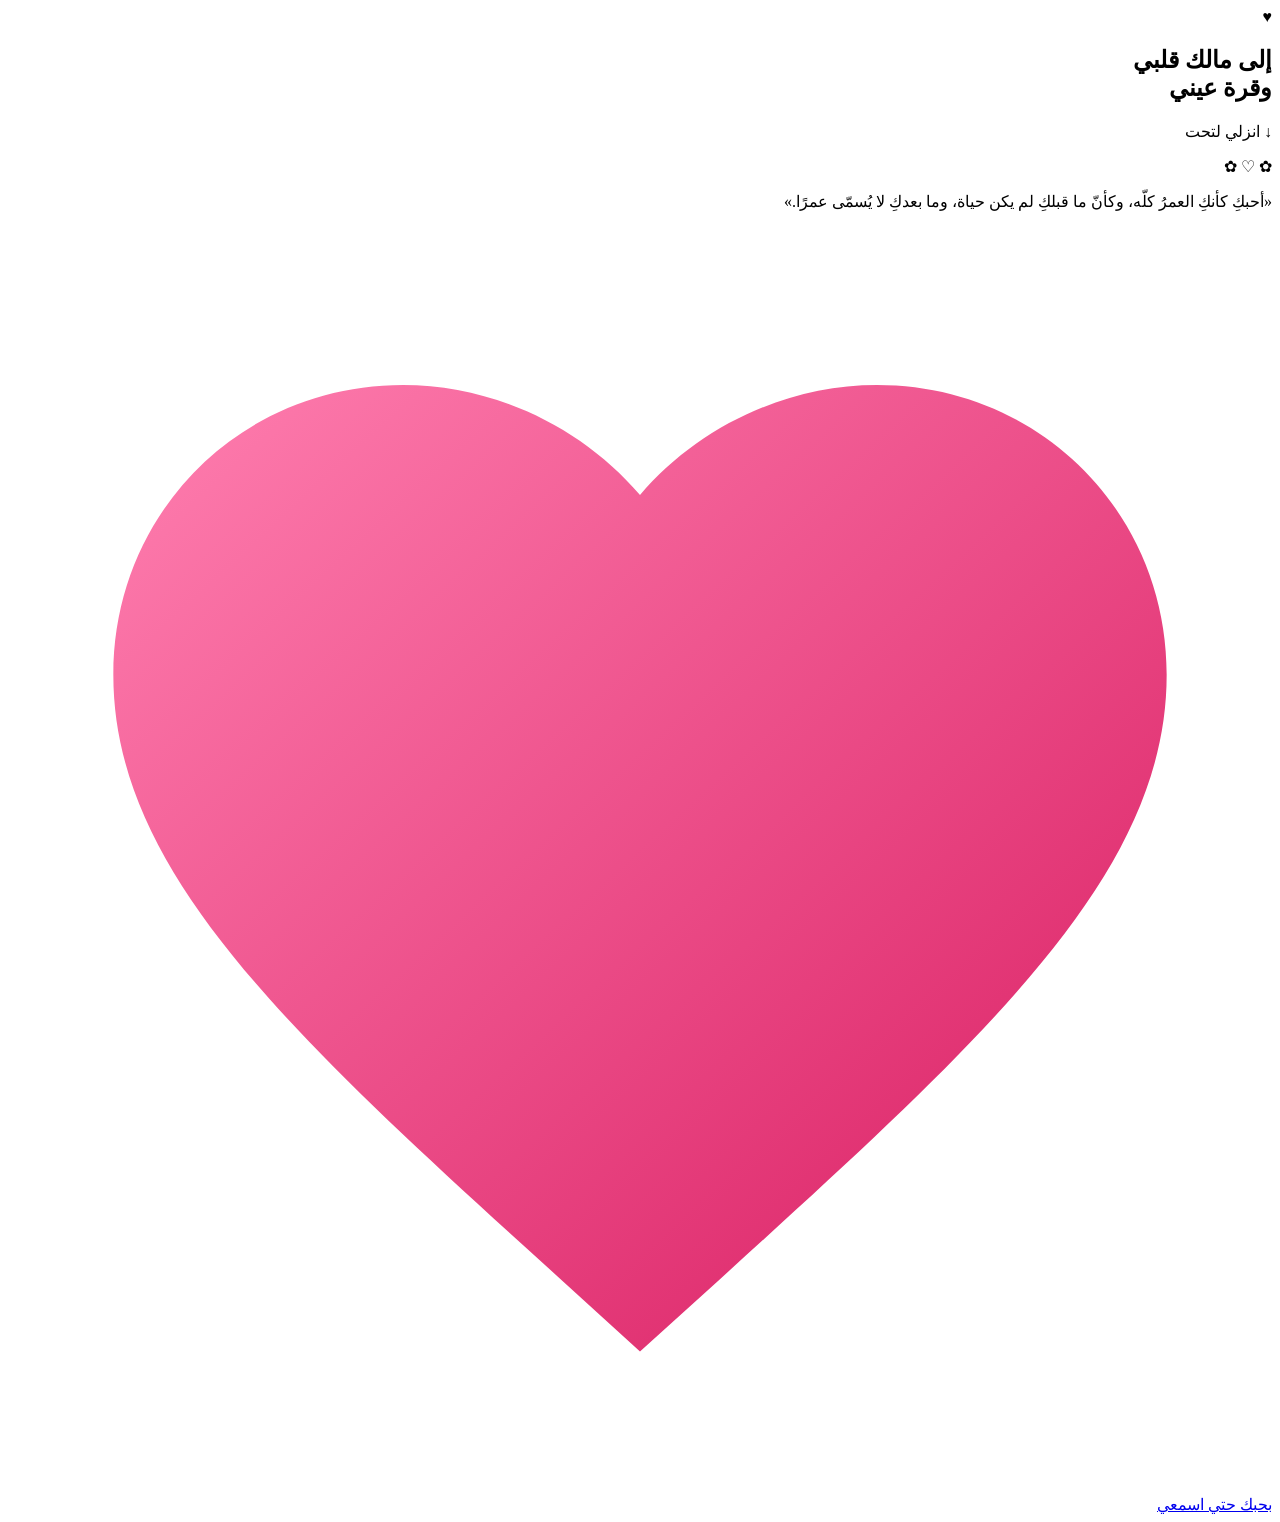
==== index.html @ da758650 "Add files via upload" ====
<!doctype html>
<html lang="ar" dir="rtl">
<head>
  <meta charset="utf-8">
  <meta name="viewport" content="width=device-width, initial-scale=1">
  <title>إلى مالك قلبي</title>
  <meta name="description" content="إلى مالك قلبي وقرة عيني">
  <link rel="preconnect" href="https://fonts.googleapis.com">
  <link rel="preconnect" href="https://fonts.gstatic.com" crossorigin>
  <link href="https://fonts.googleapis.com/css2?family=Amiri:ital,wght@0,400;0,700;1,400&family=Cairo:wght@400;700;900&display=swap" rel="stylesheet">
  <link rel="stylesheet" href="css/style.css">
</head>
<body>

  <section class="hero">
    <div class="hearts-layer" id="hearts" aria-hidden="true"></div>
    <div class="hero-content">
      <div class="crown" aria-hidden="true">♥</div>
      <h1>إلى مالك قلبي<br><span>وقرة عيني</span></h1>
      <p class="scroll-hint" aria-hidden="true">↓ انزلي لتحت</p>
    </div>
  </section>

  <main>
    <section class="letter">
      <p class="ornament" aria-hidden="true">✿ ♡ ✿</p>
      <div class="quote-card" id="quote">
        <p>«أحبكِ كأنكِ العمرُ كلّه، وكأنّ ما قبلكِ لم يكن حياة، وما بعدكِ لا يُسمّى عمرًا.»</p>
      </div>
    </section>

    <section class="heart-section">
      <a class="heart-link"
         href="https://youtu.be/OgVJKSOmp5Q?si=PxIXKhJ4H2Pkjo73"
         target="_blank"
         rel="noopener noreferrer"
         aria-label="بحبك حتي اسمعي">
        <svg class="heart-svg" viewBox="0 0 24 24" aria-hidden="true">
          <defs>
            <linearGradient id="heartGrad" x1="0" y1="0" x2="1" y2="1">
              <stop offset="0" stop-color="#ff7fb0"/>
              <stop offset="1" stop-color="#d81b60"/>
            </linearGradient>
          </defs>
          <path fill="url(#heartGrad)" d="M12 21.35l-1.45-1.32C5.4 15.36 2 12.28 2 8.5 2 5.42 4.42 3 7.5 3c1.74 0 3.41.81 4.5 2.09C13.09 3.81 14.76 3 16.5 3 19.58 3 22 5.42 22 8.5c0 3.78-3.4 6.86-8.55 11.54L12 21.35z"/>
        </svg>
        <span class="heart-text">بحبك حتي اسمعي</span>
      </a>
    </section>
  </main>

  <script src="js/main.js"></script>
</body>
</html>
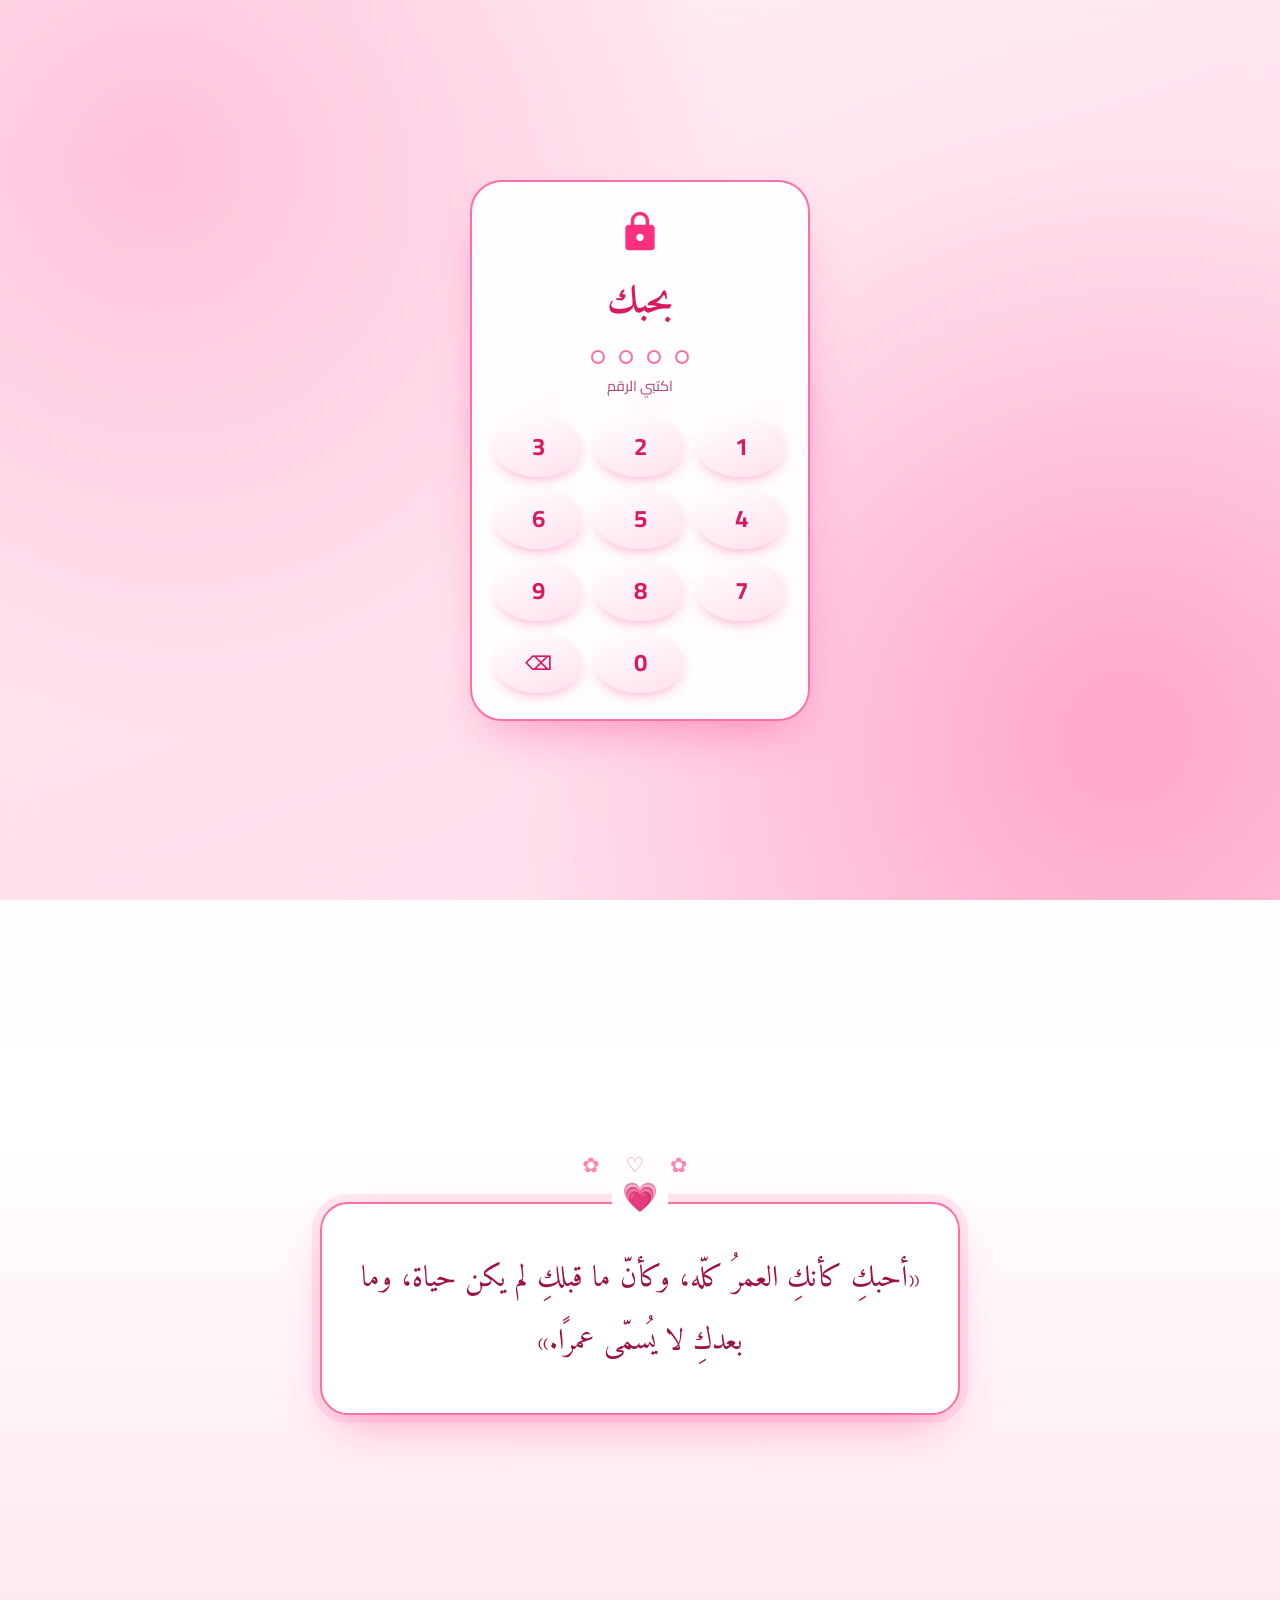
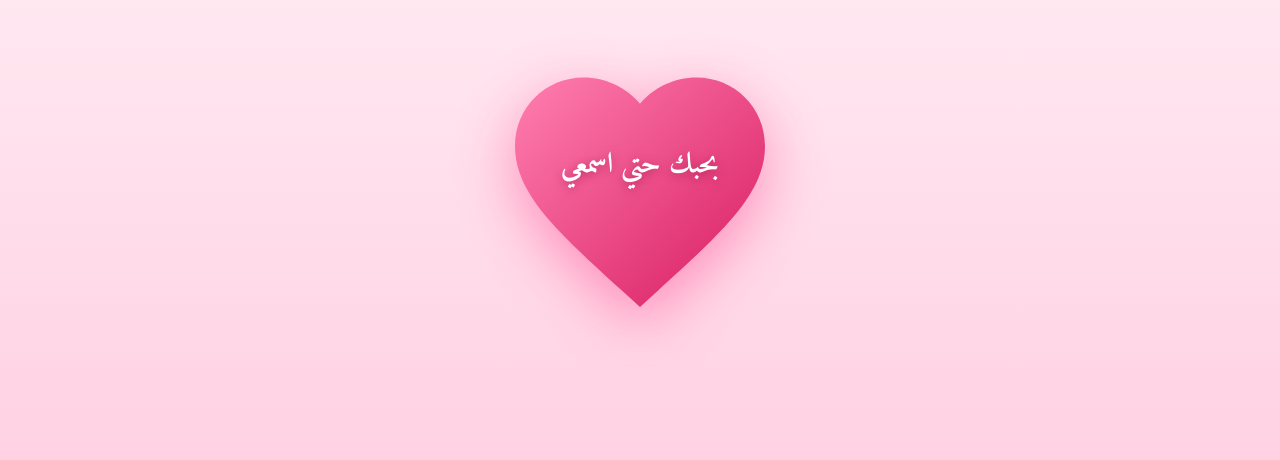
==== commit a2ac6f6f: "Add files via upload" ====
--- a/index.html
+++ b/index.html
@@ -5,10 +5,354 @@
   <meta name="viewport" content="width=device-width, initial-scale=1">
   <title>إلى مالك قلبي</title>
   <meta name="description" content="إلى مالك قلبي وقرة عيني">
+  <script>
+    // نفعّل القفل قبل ما الصفحة تظهر، ونمنع السكرول لحد ما يتفتح
+    document.documentElement.classList.add('js', 'locked');
+  </script>
   <link rel="preconnect" href="https://fonts.googleapis.com">
   <link rel="preconnect" href="https://fonts.gstatic.com" crossorigin>
   <link href="https://fonts.googleapis.com/css2?family=Amiri:ital,wght@0,400;0,700;1,400&family=Cairo:wght@400;700;900&display=swap" rel="stylesheet">
-  <link rel="stylesheet" href="css/style.css">
+  <style>
+    :root {
+      --white: #ffffff;
+      --cream: #fff5f9;
+      --blush: #ffd1e3;
+      --rose: #ff6fa5;
+      --hot: #ff2e7e;
+      --magenta: #d81b60;
+      --deep: #9c1248;
+      --text: #5a0d2e;
+      --shadow: 0 22px 50px -18px rgba(255, 46, 126, .45);
+    }
+
+    * { box-sizing: border-box; margin: 0; padding: 0; }
+
+    html { scroll-behavior: smooth; }
+    html.locked { overflow: hidden; }
+
+    body {
+      font-family: "Cairo", system-ui, sans-serif;
+      color: var(--text);
+      background-color: var(--white);
+      background-image: linear-gradient(180deg, var(--cream) 0%, var(--white) 55%, var(--blush) 100%);
+      min-height: 100vh;
+      overflow-x: hidden;
+      -webkit-font-smoothing: antialiased;
+    }
+
+    /* ===== الجزء الأول ===== */
+    .hero {
+      position: relative;
+      min-height: 100vh;
+      min-height: 100svh;
+      display: grid;
+      place-items: center;
+      text-align: center;
+      padding: 48px 16px;
+      overflow: hidden;
+      background:
+        radial-gradient(circle at 12% 18%, #ffb3d1 0, transparent 42%),
+        radial-gradient(circle at 88% 82%, #ff7fb0 0, transparent 45%),
+        linear-gradient(160deg, #ffffff 0%, #ffe0ee 100%);
+    }
+
+    .hearts-layer {
+      position: absolute;
+      inset: 0;
+      overflow: hidden;
+      pointer-events: none;
+    }
+
+    .float-heart {
+      position: absolute;
+      bottom: -60px;
+      line-height: 1;
+      opacity: .6;
+      animation-name: rise;
+      animation-timing-function: linear;
+      animation-iteration-count: infinite;
+    }
+
+    @keyframes rise {
+      to { transform: translateY(-115vh) rotate(25deg); }
+    }
+
+    .hero-content {
+      position: relative;
+      z-index: 1;
+    }
+
+    .crown {
+      display: inline-block;
+      font-size: 2.6rem;
+      color: var(--hot);
+      animation: beat 1.6s ease-in-out infinite;
+    }
+
+    .hero h1 {
+      font-family: "Amiri", serif;
+      font-weight: 700;
+      font-size: clamp(2.1rem, 8vw, 4.4rem);
+      line-height: 1.6;
+      color: var(--magenta);
+      text-shadow: 0 4px 18px rgba(255, 46, 126, .25);
+      margin-top: 8px;
+    }
+
+    .hero h1 span { color: var(--hot); }
+
+    .scroll-hint {
+      margin-top: 36px;
+      font-size: 1rem;
+      color: var(--deep);
+      opacity: .85;
+      animation: bob 2s ease-in-out infinite;
+    }
+
+    @keyframes bob {
+      0%, 100% { transform: translateY(0); }
+      50% { transform: translateY(8px); }
+    }
+
+    @keyframes beat {
+      0%, 100% { transform: scale(1); }
+      15% { transform: scale(1.12); }
+      30% { transform: scale(1); }
+      45% { transform: scale(1.08); }
+    }
+
+    /* ===== الجواب (بيفتح وانتي بتنزلي) ===== */
+    .letter {
+      min-height: 80vh;
+      display: grid;
+      align-content: center;
+      justify-items: center;
+      gap: 18px;
+      padding: 80px 16px 40px;
+    }
+
+    .ornament {
+      color: var(--rose);
+      font-size: 1.3rem;
+      letter-spacing: .5em;
+      opacity: .85;
+    }
+
+    .quote-card {
+      position: relative;
+      width: 100%;
+      max-width: 640px;
+      padding: 44px 28px 40px;
+      background: var(--white);
+      border: 2px solid var(--rose);
+      border-radius: 28px;
+      box-shadow: 0 0 0 8px rgba(255, 111, 165, .15), var(--shadow);
+      text-align: center;
+    }
+
+    .quote-card::before {
+      content: "💗";
+      position: absolute;
+      top: -22px;
+      left: 50%;
+      transform: translateX(-50%);
+      font-size: 1.8rem;
+      line-height: 1;
+      background: var(--white);
+      padding: 0 10px;
+    }
+
+    .quote-card p {
+      font-family: "Amiri", serif;
+      font-size: clamp(1.35rem, 4.6vw, 1.85rem);
+      line-height: 2.1;
+      color: var(--deep);
+    }
+
+    .js .quote-card {
+      opacity: 0;
+      transform: translateY(40px) scale(.97);
+      transition: opacity 1.1s ease, transform 1.1s cubic-bezier(.2, .7, .2, 1);
+    }
+
+    .js .quote-card.show {
+      opacity: 1;
+      transform: none;
+    }
+
+    /* ===== القلب ===== */
+    .heart-section {
+      display: flex;
+      justify-content: center;
+      padding: 20px 16px 120px;
+    }
+
+    .heart-link {
+      position: relative;
+      display: block;
+      width: min(300px, 80vw);
+      aspect-ratio: 1 / 1;
+      color: var(--white);
+      text-decoration: none;
+      -webkit-tap-highlight-color: transparent;
+      transition: transform .3s ease;
+    }
+
+    .heart-link:hover,
+    .heart-link:focus-visible {
+      transform: scale(1.06);
+      outline: none;
+    }
+
+    .heart-svg {
+      display: block;
+      width: 100%;
+      height: 100%;
+      filter: drop-shadow(0 18px 30px rgba(255, 46, 126, .45));
+      animation: beat 1.6s ease-in-out infinite;
+    }
+
+    .heart-text {
+      position: absolute;
+      inset: 0;
+      display: grid;
+      place-items: center;
+      padding: 0 20% 16%;
+      font-family: "Amiri", serif;
+      font-weight: 700;
+      font-size: clamp(1.3rem, 4.8vw, 1.8rem);
+      line-height: 1.5;
+      text-align: center;
+      text-shadow: 0 2px 10px rgba(156, 18, 72, .55);
+    }
+
+    /* ===== القفل ===== */
+    .lock {
+      position: fixed;
+      inset: 0;
+      z-index: 1000;
+      display: none;
+      align-items: center;
+      justify-content: center;
+      padding: 16px;
+      background: rgba(255, 214, 230, .45);
+      -webkit-backdrop-filter: blur(18px);
+      backdrop-filter: blur(18px);
+      transition: opacity .8s ease, visibility .8s;
+    }
+
+    .js .lock { display: flex; }
+
+    .lock.open {
+      opacity: 0;
+      visibility: hidden;
+      pointer-events: none;
+    }
+
+    .lock-card {
+      width: min(340px, 100%);
+      padding: 28px 22px 26px;
+      text-align: center;
+      background: rgba(255, 255, 255, .94);
+      border: 2px solid var(--rose);
+      border-radius: 32px;
+      box-shadow: var(--shadow);
+    }
+
+    .lock-card.shake {
+      animation: shake .45s;
+    }
+
+    @keyframes shake {
+      0%, 100% { transform: translateX(0); }
+      20% { transform: translateX(-10px); }
+      40% { transform: translateX(10px); }
+      60% { transform: translateX(-8px); }
+      80% { transform: translateX(8px); }
+    }
+
+    .lock-icon {
+      width: 44px;
+      height: 44px;
+      fill: var(--hot);
+    }
+
+    .lock-card h2 {
+      font-family: "Amiri", serif;
+      font-weight: 700;
+      font-size: 2.4rem;
+      color: var(--magenta);
+      margin: 6px 0 14px;
+    }
+
+    .dots {
+      display: flex;
+      justify-content: center;
+      gap: 14px;
+      margin-bottom: 8px;
+    }
+
+    .dots span {
+      width: 14px;
+      height: 14px;
+      border-radius: 50%;
+      border: 2px solid var(--rose);
+      transition: background .2s ease;
+    }
+
+    .dots span.on {
+      background: var(--hot);
+      border-color: var(--hot);
+    }
+
+    .lock-hint {
+      font-size: .9rem;
+      color: var(--deep);
+      opacity: .8;
+      margin-bottom: 18px;
+    }
+
+    .keypad {
+      display: grid;
+      grid-template-columns: repeat(3, 1fr);
+      gap: 12px;
+    }
+
+    .key {
+      height: 60px;
+      border: none;
+      border-radius: 50%;
+      background: linear-gradient(160deg, #ffffff, #ffe0ee);
+      color: var(--magenta);
+      font: 700 1.5rem "Cairo", system-ui, sans-serif;
+      box-shadow: 0 6px 14px -6px rgba(255, 46, 126, .5);
+      cursor: pointer;
+      -webkit-tap-highlight-color: transparent;
+      transition: transform .1s ease;
+    }
+
+    .key:active { transform: scale(.94); }
+
+    .key:focus-visible {
+      outline: 3px solid var(--rose);
+      outline-offset: 2px;
+    }
+
+    .key.back { font-size: 1.2rem; }
+
+    .spacer { visibility: hidden; }
+
+    @media (prefers-reduced-motion: reduce) {
+      *, *::before, *::after {
+        animation: none !important;
+        transition: none !important;
+      }
+      .js .quote-card {
+        opacity: 1;
+        transform: none;
+      }
+    }
+  </style>
 </head>
 <body>
 
@@ -49,6 +393,141 @@
     </section>
   </main>
 
-  <script src="js/main.js"></script>
+  <!-- القفل: بيغطي الصفحة ومتفتحش غير بالرقم 1410 -->
+  <div class="lock" id="lock" role="dialog" aria-modal="true" aria-labelledby="lockTitle">
+    <div class="lock-card" id="lockCard">
+      <svg class="lock-icon" viewBox="0 0 24 24" aria-hidden="true">
+        <path d="M18 8h-1V6c0-2.76-2.24-5-5-5S7 3.24 7 6v2H6c-1.1 0-2 .9-2 2v10c0 1.1.9 2 2 2h12c1.1 0 2-.9 2-2V10c0-1.1-.9-2-2-2zm-6 9c-1.1 0-2-.9-2-2s.9-2 2-2 2 .9 2 2-.9 2-2 2zm3.1-9H8.9V6c0-1.71 1.39-3.1 3.1-3.1 1.71 0 3.1 1.39 3.1 3.1v2z"/>
+      </svg>
+      <h2 id="lockTitle">بحبك</h2>
+      <div class="dots" aria-hidden="true">
+        <span></span><span></span><span></span><span></span>
+      </div>
+      <p class="lock-hint">اكتبي الرقم</p>
+      <div class="keypad" id="keypad">
+        <button class="key" type="button" data-key="1" aria-label="1">1</button>
+        <button class="key" type="button" data-key="2" aria-label="2">2</button>
+        <button class="key" type="button" data-key="3" aria-label="3">3</button>
+        <button class="key" type="button" data-key="4" aria-label="4">4</button>
+        <button class="key" type="button" data-key="5" aria-label="5">5</button>
+        <button class="key" type="button" data-key="6" aria-label="6">6</button>
+        <button class="key" type="button" data-key="7" aria-label="7">7</button>
+        <button class="key" type="button" data-key="8" aria-label="8">8</button>
+        <button class="key" type="button" data-key="9" aria-label="9">9</button>
+        <span class="spacer"></span>
+        <button class="key" type="button" data-key="0" aria-label="0">0</button>
+        <button class="key back" type="button" data-key="back" aria-label="مسح">⌫</button>
+      </div>
+    </div>
+  </div>
+
+  <script>
+    (function () {
+      var CODE = '1410';
+      var html = document.documentElement;
+      var lock = document.getElementById('lock');
+      var card = document.getElementById('lockCard');
+      var keypad = document.getElementById('keypad');
+      var dots = document.querySelectorAll('.dots span');
+      var input = '';
+      var busy = false;
+
+      // ===== القلوب الطايرة في الخلفية =====
+      var layer = document.getElementById('hearts');
+      var colors = ['#ff2e7e', '#ff6fa5', '#ffb3d1', '#d81b60', '#ffffff'];
+      var reduce = window.matchMedia('(prefers-reduced-motion: reduce)').matches;
+
+      if (layer && !reduce) {
+        for (var i = 0; i < 20; i++) {
+          var h = document.createElement('span');
+          h.className = 'float-heart';
+          h.textContent = '♥';
+          h.style.left = (Math.random() * 100) + '%';
+          h.style.fontSize = (14 + Math.random() * 28) + 'px';
+          h.style.color = colors[i % colors.length];
+          h.style.animationDuration = (7 + Math.random() * 9) + 's';
+          h.style.animationDelay = (-Math.random() * 14) + 's';
+          layer.appendChild(h);
+        }
+      }
+
+      // ===== الجواب بيفتح لوحده وانتي بتنزلي =====
+      var quote = document.getElementById('quote');
+      if (quote) {
+        if ('IntersectionObserver' in window) {
+          var io = new IntersectionObserver(function (entries, obs) {
+            entries.forEach(function (entry) {
+              if (entry.isIntersecting) {
+                entry.target.classList.add('show');
+                obs.unobserve(entry.target);
+              }
+            });
+          }, { threshold: 0.3 });
+          io.observe(quote);
+        } else {
+          quote.classList.add('show');
+        }
+      }
+
+      // ===== القفل =====
+      function render() {
+        for (var d = 0; d < dots.length; d++) {
+          dots[d].classList.toggle('on', d < input.length);
+        }
+      }
+
+      function unlock() {
+        lock.classList.add('open');
+        html.classList.remove('locked');
+      }
+
+      function check() {
+        if (input === CODE) {
+          unlock();
+          return;
+        }
+        busy = true;
+        card.classList.add('shake');
+        setTimeout(function () {
+          card.classList.remove('shake');
+          input = '';
+          render();
+          busy = false;
+        }, 500);
+      }
+
+      function press(key) {
+        if (busy || lock.classList.contains('open')) return;
+
+        if (key === 'back') {
+          input = input.slice(0, -1);
+          render();
+          return;
+        }
+
+        if (input.length >= CODE.length) return;
+
+        input += key;
+        render();
+
+        if (input.length === CODE.length) {
+          check();
+        }
+      }
+
+      keypad.addEventListener('click', function (e) {
+        var btn = e.target.closest('.key');
+        if (btn) press(btn.getAttribute('data-key'));
+      });
+
+      document.addEventListener('keydown', function (e) {
+        if (/^[0-9]$/.test(e.key)) {
+          press(e.key);
+        } else if (e.key === 'Backspace') {
+          press('back');
+        }
+      });
+    })();
+  </script>
 </body>
 </html>
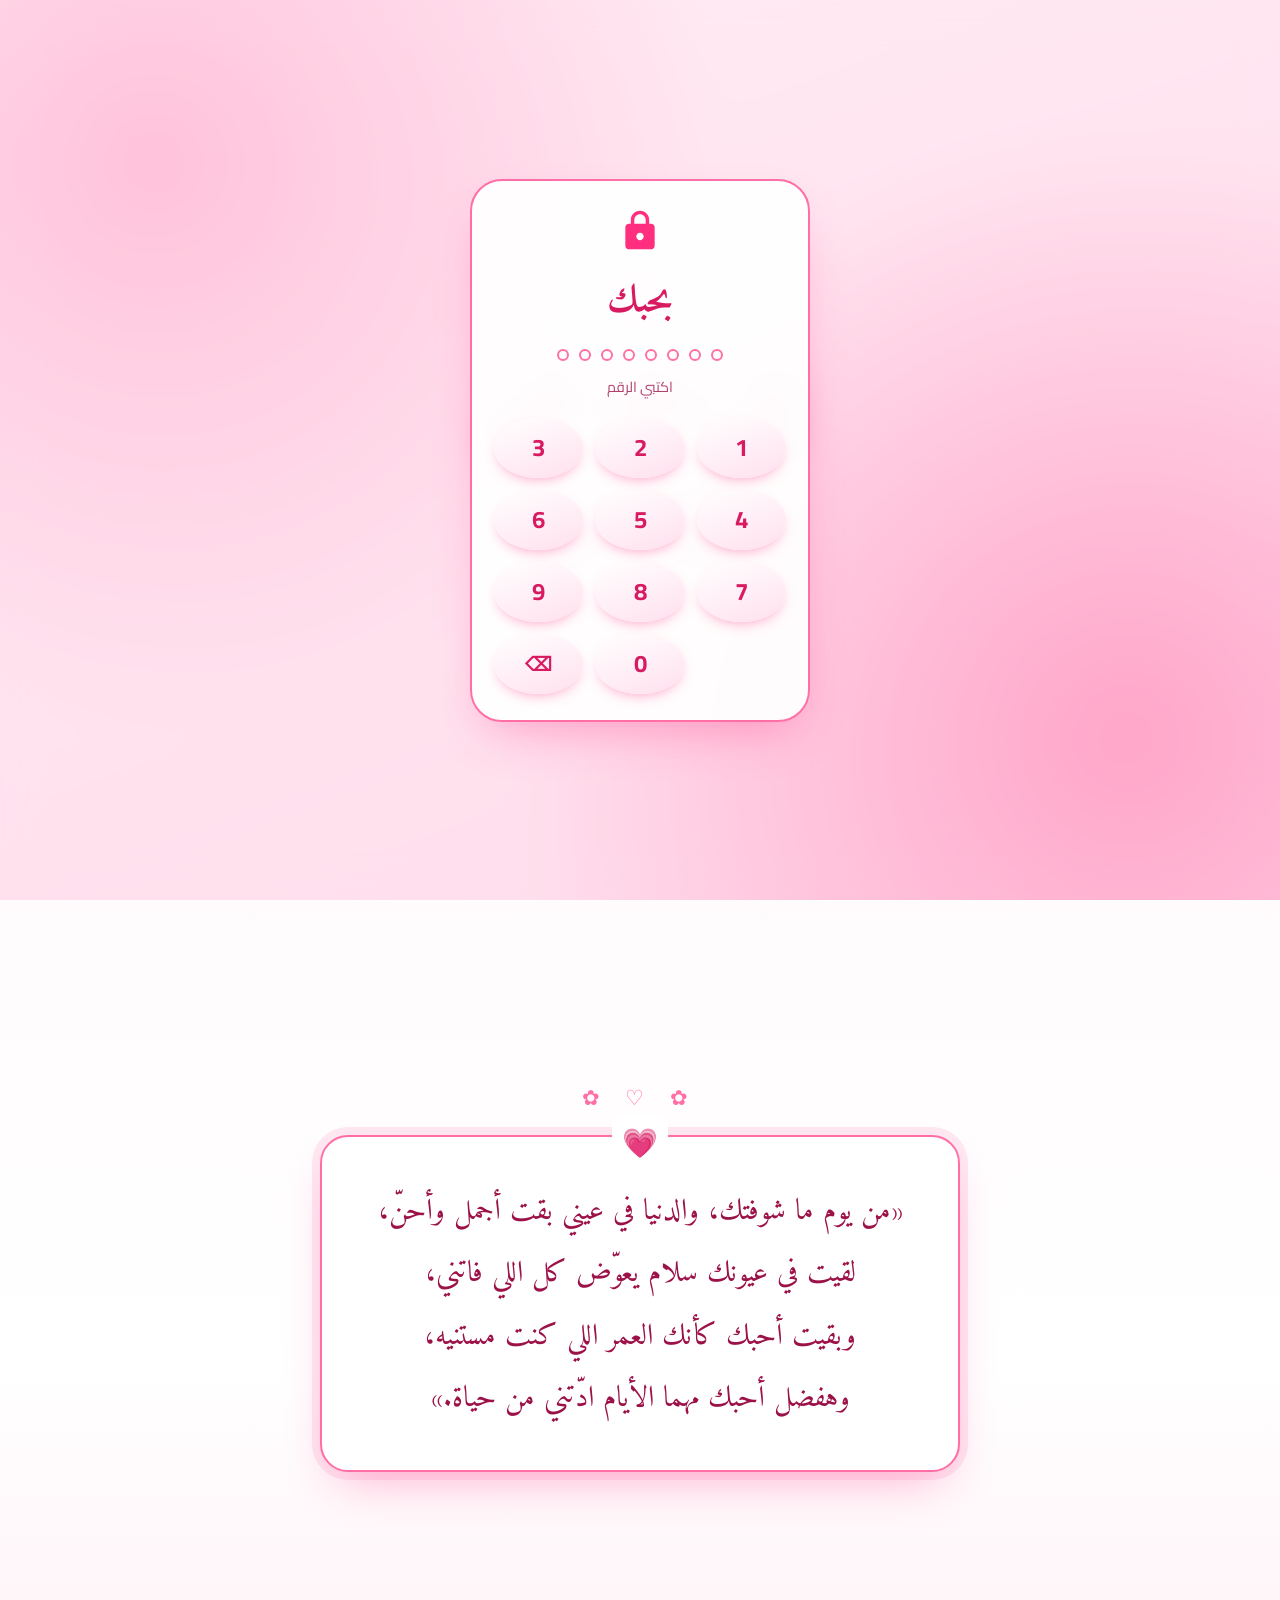
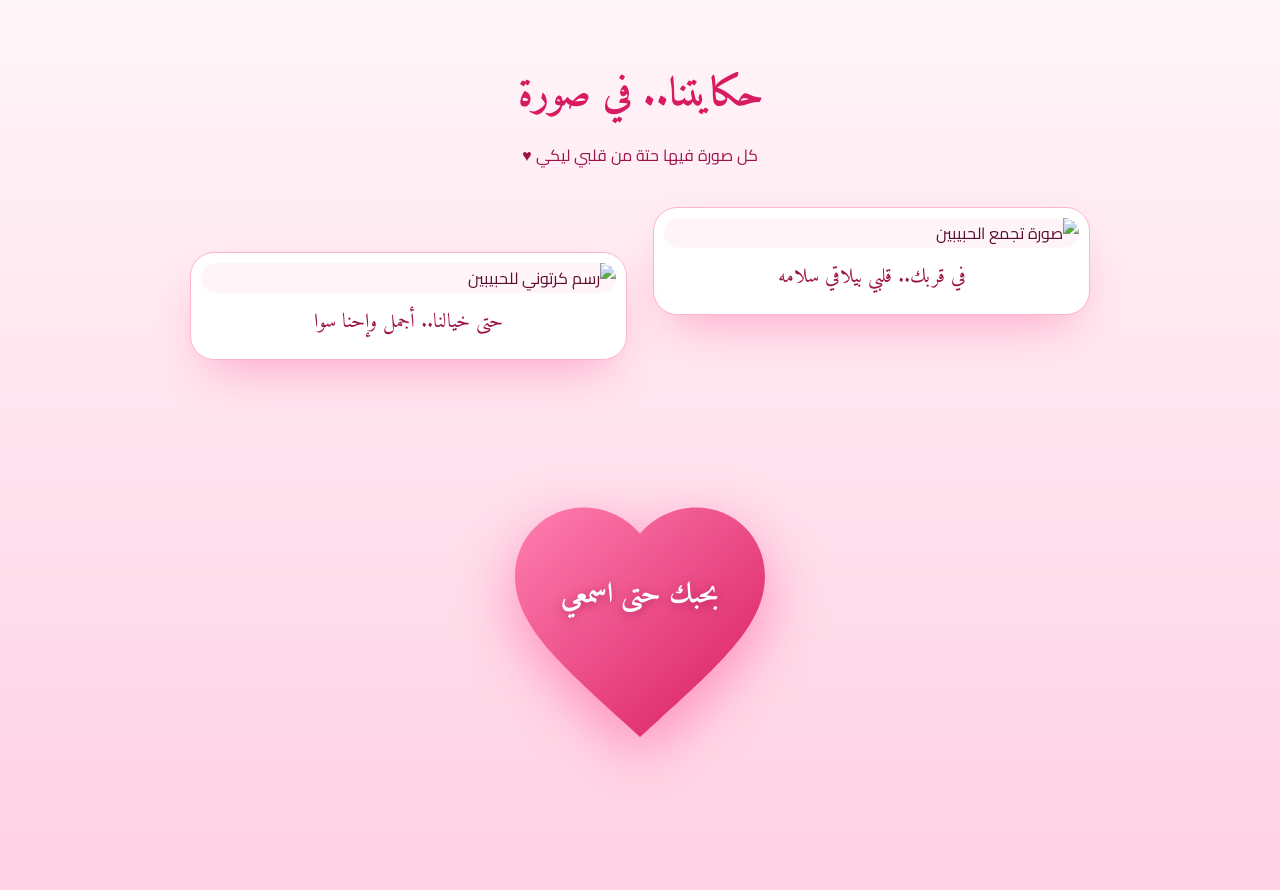
==== commit ebdef83a: "Create index.html" ====
--- a/index.html
+++ b/index.html
@@ -1,533 +1,1077 @@
-<!doctype html>
+<!DOCTYPE html>
 <html lang="ar" dir="rtl">
+
 <head>
-  <meta charset="utf-8">
-  <meta name="viewport" content="width=device-width, initial-scale=1">
-  <title>إلى مالك قلبي</title>
-  <meta name="description" content="إلى مالك قلبي وقرة عيني">
-  <script>
-    // نفعّل القفل قبل ما الصفحة تظهر، ونمنع السكرول لحد ما يتفتح
-    document.documentElement.classList.add('js', 'locked');
-  </script>
-  <link rel="preconnect" href="https://fonts.googleapis.com">
-  <link rel="preconnect" href="https://fonts.gstatic.com" crossorigin>
-  <link href="https://fonts.googleapis.com/css2?family=Amiri:ital,wght@0,400;0,700;1,400&family=Cairo:wght@400;700;900&display=swap" rel="stylesheet">
-  <style>
-    :root {
-      --white: #ffffff;
-      --cream: #fff5f9;
-      --blush: #ffd1e3;
-      --rose: #ff6fa5;
-      --hot: #ff2e7e;
-      --magenta: #d81b60;
-      --deep: #9c1248;
-      --text: #5a0d2e;
-      --shadow: 0 22px 50px -18px rgba(255, 46, 126, .45);
+<meta charset="UTF-8">
+<meta name="viewport" content="width=device-width, initial-scale=1">
+
+<title>إلى مالك قلبي</title>
+
+<meta name="description" content="إلى مالك قلبي وقرة عيني">
+
+<link href="https://fonts.googleapis.com/css2?family=Amiri:wght@400;700&family=Cairo:wght@400;700;900&display=swap" rel="stylesheet">
+
+<script>
+document.documentElement.classList.add('js', 'locked');
+</script>
+
+<style>
+
+:root {
+  --white: #ffffff;
+  --cream: #fff5f9;
+  --blush: #ffd1e3;
+  --rose: #ff6fa5;
+  --hot: #ff2e7e;
+  --magenta: #d81b60;
+  --deep: #9c1248;
+  --text: #5a0d2e;
+  --shadow: 0 22px 50px -18px rgba(255,46,126,.4);
+}
+
+* {
+  box-sizing: border-box;
+  margin: 0;
+  padding: 0;
+}
+
+html {
+  scroll-behavior: smooth;
+}
+
+html.locked {
+  overflow: hidden;
+}
+
+body {
+  font-family: "Cairo", sans-serif;
+  color: var(--text);
+  background: linear-gradient(
+    180deg,
+    #fff5f9,
+    #ffffff 55%,
+    #ffd1e3
+  );
+  min-height: 100vh;
+  overflow-x: hidden;
+}
+
+/* ================= HERO ================= */
+
+.hero {
+  position: relative;
+  min-height: 100vh;
+  min-height: 100svh;
+  display: grid;
+  place-items: center;
+  text-align: center;
+  padding: 48px 16px;
+  overflow: hidden;
+
+  background:
+    radial-gradient(
+      circle at 12% 18%,
+      #ffb3d1 0,
+      transparent 42%
+    ),
+    radial-gradient(
+      circle at 88% 82%,
+      #ff7fb0 0,
+      transparent 45%
+    ),
+    linear-gradient(
+      160deg,
+      #ffffff 0%,
+      #ffe0ee 100%
+    );
+}
+
+.hearts-layer {
+  position: absolute;
+  inset: 0;
+  overflow: hidden;
+  pointer-events: none;
+}
+
+.float-heart {
+  position: absolute;
+  bottom: -60px;
+  line-height: 1;
+  opacity: .6;
+  animation: rise linear infinite;
+}
+
+@keyframes rise {
+  to {
+    transform: translateY(-115vh) rotate(25deg);
+  }
+}
+
+.hero-content {
+  position: relative;
+  z-index: 1;
+}
+
+.crown {
+  display: inline-block;
+  font-size: 2.6rem;
+  color: var(--hot);
+  animation: beat 1.6s ease-in-out infinite;
+}
+
+.hero h1 {
+  font-family: "Amiri", serif;
+  font-size: clamp(2.1rem, 8vw, 4.4rem);
+  font-weight: 700;
+  line-height: 1.6;
+  color: var(--magenta);
+  text-shadow: 0 4px 18px rgba(255,46,126,.25);
+  margin-top: 8px;
+}
+
+.hero h1 span {
+  color: var(--hot);
+}
+
+.scroll-hint {
+  margin-top: 36px;
+  font-size: 1rem;
+  color: var(--deep);
+  animation: bob 2s ease-in-out infinite;
+}
+
+@keyframes bob {
+  0%, 100% {
+    transform: translateY(0);
+  }
+
+  50% {
+    transform: translateY(8px);
+  }
+}
+
+@keyframes beat {
+  0%, 100% {
+    transform: scale(1);
+  }
+
+  15% {
+    transform: scale(1.12);
+  }
+
+  30% {
+    transform: scale(1);
+  }
+
+  45% {
+    transform: scale(1.08);
+  }
+}
+
+/* ================= LETTER ================= */
+
+.letter {
+  min-height: 80vh;
+  display: grid;
+  align-content: center;
+  justify-items: center;
+  gap: 18px;
+  padding: 80px 16px 50px;
+}
+
+.ornament {
+  color: var(--rose);
+  font-size: 1.3rem;
+  letter-spacing: .5em;
+}
+
+.quote-card {
+  position: relative;
+  width: 100%;
+  max-width: 640px;
+  padding: 44px 28px 40px;
+  background: var(--white);
+  border: 2px solid var(--rose);
+  border-radius: 28px;
+
+  box-shadow:
+    0 0 0 8px rgba(255,111,165,.15),
+    var(--shadow);
+
+  text-align: center;
+}
+
+.quote-card::before {
+  content: "💗";
+  position: absolute;
+  top: -22px;
+  left: 50%;
+  transform: translateX(-50%);
+  font-size: 1.8rem;
+  background: var(--white);
+  padding: 0 10px;
+}
+
+.quote-card p {
+  font-family: "Amiri", serif;
+  font-size: clamp(1.35rem, 4.6vw, 1.85rem);
+  line-height: 2.1;
+  color: var(--deep);
+}
+
+/* ================= GALLERY ================= */
+
+.gallery {
+  padding: 40px 16px 90px;
+  display: grid;
+  justify-items: center;
+  gap: 22px;
+}
+
+.gallery-title {
+  font-family: "Amiri", serif;
+  font-size: clamp(1.8rem, 6vw, 2.5rem);
+  color: var(--magenta);
+  text-align: center;
+}
+
+.gallery-subtitle {
+  margin-top: -12px;
+  text-align: center;
+  color: var(--deep);
+  font-size: 1rem;
+}
+
+.photo-grid {
+  width: min(900px, 100%);
+  display: grid;
+  grid-template-columns: repeat(2, minmax(0, 1fr));
+  gap: 26px;
+  align-items: start;
+  margin-top: 15px;
+}
+
+.photo-card {
+  position: relative;
+  background: white;
+  padding: 10px 10px 18px;
+
+  border: 1px solid #ffb3d1;
+  border-radius: 24px;
+
+  box-shadow: var(--shadow);
+
+  overflow: hidden;
+  transition: transform .4s ease;
+}
+
+.photo-card:hover {
+  transform: translateY(-6px);
+}
+
+.photo-card:nth-child(2) {
+  margin-top: 45px;
+}
+
+.photo-card img {
+  display: block;
+  width: 100%;
+  height: auto;
+  max-height: 720px;
+
+  object-fit: contain;
+
+  border-radius: 16px;
+  background: #fff5f9;
+}
+
+.photo-caption {
+  font-family: "Amiri", serif;
+  text-align: center;
+  color: var(--deep);
+  font-size: 1.25rem;
+  line-height: 1.8;
+  padding: 12px 6px 0;
+}
+
+/* ================= REVEAL ================= */
+
+.js .reveal {
+  opacity: 0;
+  transform: translateY(35px);
+
+  transition:
+    opacity 1s ease,
+    transform 1s ease;
+}
+
+.js .reveal.show {
+  opacity: 1;
+  transform: none;
+}
+
+/* ================= HEART ================= */
+
+.heart-section {
+  display: flex;
+  justify-content: center;
+  padding: 20px 16px 120px;
+}
+
+.heart-link {
+  position: relative;
+  display: block;
+  width: min(300px, 80vw);
+  aspect-ratio: 1;
+
+  color: white;
+  text-decoration: none;
+
+  -webkit-tap-highlight-color: transparent;
+
+  transition: transform .3s ease;
+}
+
+.heart-link:hover,
+.heart-link:focus-visible {
+  transform: scale(1.06);
+  outline: none;
+}
+
+.heart-svg {
+  display: block;
+  width: 100%;
+  height: 100%;
+
+  filter: drop-shadow(
+    0 18px 30px rgba(255,46,126,.45)
+  );
+
+  animation: beat 1.6s ease-in-out infinite;
+}
+
+.heart-text {
+  position: absolute;
+  inset: 0;
+
+  display: grid;
+  place-items: center;
+
+  padding: 0 20% 16%;
+
+  font-family: "Amiri", serif;
+  font-weight: 700;
+  font-size: clamp(1.3rem, 4.8vw, 1.8rem);
+  line-height: 1.5;
+
+  text-align: center;
+
+  text-shadow: 0 2px 10px rgba(156,18,72,.55);
+}
+
+/* ================= LOCK ================= */
+
+.lock {
+  position: fixed;
+  inset: 0;
+  z-index: 1000;
+
+  display: none;
+  align-items: center;
+  justify-content: center;
+
+  padding: 16px;
+
+  background: rgba(255,214,230,.45);
+
+  -webkit-backdrop-filter: blur(18px);
+  backdrop-filter: blur(18px);
+
+  transition: opacity .8s ease, visibility .8s;
+}
+
+.js .lock {
+  display: flex;
+}
+
+.lock.open {
+  opacity: 0;
+  visibility: hidden;
+  pointer-events: none;
+}
+
+.lock-card {
+  width: min(340px, 100%);
+  padding: 28px 22px 26px;
+
+  text-align: center;
+
+  background: rgba(255,255,255,.94);
+  border: 2px solid var(--rose);
+  border-radius: 32px;
+
+  box-shadow: var(--shadow);
+}
+
+.lock-card.shake {
+  animation: shake .45s;
+}
+
+@keyframes shake {
+  0%, 100% {
+    transform: translateX(0);
+  }
+
+  20% {
+    transform: translateX(-10px);
+  }
+
+  40% {
+    transform: translateX(10px);
+  }
+
+  60% {
+    transform: translateX(-8px);
+  }
+
+  80% {
+    transform: translateX(8px);
+  }
+}
+
+.lock-icon {
+  width: 44px;
+  height: 44px;
+  fill: var(--hot);
+}
+
+.lock-card h2 {
+  font-family: "Amiri", serif;
+  font-size: 2.4rem;
+  color: var(--magenta);
+  margin: 6px 0 14px;
+}
+
+.dots {
+  display: flex;
+  justify-content: center;
+  gap: 10px;
+  margin-bottom: 12px;
+}
+
+.dots span {
+  width: 12px;
+  height: 12px;
+  border-radius: 50%;
+  border: 2px solid var(--rose);
+  transition: background .2s ease;
+}
+
+.dots span.on {
+  background: var(--hot);
+  border-color: var(--hot);
+}
+
+.lock-hint {
+  font-size: .9rem;
+  color: var(--deep);
+  opacity: .8;
+  margin-bottom: 18px;
+}
+
+.keypad {
+  display: grid;
+  grid-template-columns: repeat(3, 1fr);
+  gap: 12px;
+}
+
+.key {
+  height: 60px;
+
+  border: none;
+  border-radius: 50%;
+
+  background: linear-gradient(
+    160deg,
+    #ffffff,
+    #ffe0ee
+  );
+
+  color: var(--magenta);
+
+  font: 700 1.5rem "Cairo", sans-serif;
+
+  box-shadow: 0 6px 14px -6px rgba(255,46,126,.5);
+
+  cursor: pointer;
+
+  -webkit-tap-highlight-color: transparent;
+
+  transition: transform .1s ease;
+}
+
+.key:active {
+  transform: scale(.94);
+}
+
+.key:focus-visible {
+  outline: 3px solid var(--rose);
+  outline-offset: 2px;
+}
+
+.key.back {
+  font-size: 1.2rem;
+}
+
+.spacer {
+  visibility: hidden;
+}
+
+/* ================= MOBILE ================= */
+
+@media (max-width: 600px) {
+
+  .photo-grid {
+    grid-template-columns: 1fr;
+    max-width: 430px;
+  }
+
+  .photo-card:nth-child(2) {
+    margin-top: 0;
+  }
+
+  .quote-card {
+    padding: 38px 20px 30px;
+  }
+
+  .gallery {
+    padding-top: 25px;
+  }
+
+  .photo-card img {
+    max-height: none;
+  }
+
+}
+
+/* ================= REDUCED MOTION ================= */
+
+@media (prefers-reduced-motion: reduce) {
+
+  *,
+  *::before,
+  *::after {
+    animation: none !important;
+    transition: none !important;
+  }
+
+  .js .reveal {
+    opacity: 1;
+    transform: none;
+  }
+
+}
+
+</style>
+</head>
+
+<body>
+
+<!-- ================= HERO ================= -->
+
+<section class="hero">
+
+  <div class="hearts-layer" id="hearts" aria-hidden="true"></div>
+
+  <div class="hero-content">
+
+    <div class="crown" aria-hidden="true">♥</div>
+
+    <h1>
+      إلى مالك قلبي<br>
+      <span>وقرة عيني</span>
+    </h1>
+
+    <p class="scroll-hint">
+      ↓ انزلي لتحت
+    </p>
+
+  </div>
+
+</section>
+
+<main>
+
+<!-- ================= LETTER ================= -->
+
+<section class="letter">
+
+  <p class="ornament" aria-hidden="true">
+    ✿ ♡ ✿
+  </p>
+
+  <div class="quote-card reveal">
+
+    <p>
+      «من يوم ما شوفتك، والدنيا في عيني بقت أجمل وأحنّ،
+      <br>
+      لقيت في عيونك سلام يعوّض كل اللي فاتني،
+      <br>
+      وبقيت أحبك كأنك العمر اللي كنت مستنيه،
+      <br>
+      وهفضل أحبك مهما الأيام ادّتني من حياة.»
+    </p>
+
+  </div>
+
+</section>
+
+<!-- ================= PHOTOS ================= -->
+
+<section class="gallery">
+
+  <h2 class="gallery-title">
+    حكايتنا.. في صورة
+  </h2>
+
+  <p class="gallery-subtitle">
+    كل صورة فيها حتة من قلبي ليكي ♥
+  </p>
+
+  <div class="photo-grid">
+
+    <!-- الصورة الأولى -->
+
+    <figure class="photo-card reveal">
+
+      <img
+        src="images/IMG-20261027-WA0009.jpg"
+        alt="صورة تجمع الحبيبين"
+        loading="lazy"
+      >
+
+      <figcaption class="photo-caption">
+        في قربك.. قلبي بيلاقي سلامه
+      </figcaption>
+
+    </figure>
+
+    <!-- الصورة الثانية -->
+
+    <figure class="photo-card reveal">
+
+      <img
+        src="images/IMG-20261027-WA0011.jpg"
+        alt="رسم كرتوني للحبيبين"
+        loading="lazy"
+      >
+
+      <figcaption class="photo-caption">
+        حتى خيالنا.. أجمل وإحنا سوا
+      </figcaption>
+
+    </figure>
+
+  </div>
+
+</section>
+
+<!-- ================= HEART / SONG ================= -->
+
+<section class="heart-section">
+
+  <a
+    class="heart-link"
+    href="https://youtu.be/OgVJKSOmp5Q?si=PxIXKhJ4H2Pkjo73"
+    target="_blank"
+    rel="noopener noreferrer"
+    aria-label="اضغطي لسماع الأغنية"
+  >
+
+    <svg
+      class="heart-svg"
+      viewBox="0 0 24 24"
+      aria-hidden="true"
+    >
+
+      <defs>
+
+        <linearGradient
+          id="heartGrad"
+          x1="0"
+          y1="0"
+          x2="1"
+          y2="1"
+        >
+
+          <stop offset="0" stop-color="#ff7fb0"/>
+          <stop offset="1" stop-color="#d81b60"/>
+
+        </linearGradient>
+
+      </defs>
+
+      <path
+        fill="url(#heartGrad)"
+        d="M12 21.35l-1.45-1.32C5.4 15.36 2 12.28 2 8.5
+        2 5.42 4.42 3 7.5 3c1.74 0 3.41.81 4.5 2.09
+        C13.09 3.81 14.76 3 16.5 3
+        19.58 3 22 5.42 22 8.5
+        c0 3.78-3.4 6.86-8.55 11.54L12 21.35z"
+      />
+
+    </svg>
+
+    <span class="heart-text">
+      بحبك حتى اسمعي
+    </span>
+
+  </a>
+
+</section>
+
+</main>
+
+<!-- ================= LOCK ================= -->
+
+<div
+  class="lock"
+  id="lock"
+  role="dialog"
+  aria-modal="true"
+  aria-labelledby="lockTitle"
+>
+
+  <div class="lock-card" id="lockCard">
+
+    <svg
+      class="lock-icon"
+      viewBox="0 0 24 24"
+      aria-hidden="true"
+    >
+
+      <path d="M18 8h-1V6c0-2.76-2.24-5-5-5S7 3.24 7 6v2H6
+      c-1.1 0-2 .9-2 2v10c0 1.1.9 2 2 2h12
+      c1.1 0 2-.9 2-2V10c0-1.1-.9-2-2-2zm-6 9c-1.1 0-2-.9-2-2s.9-2 2-2 2 .9 2 2-.9 2-2 2zm3.1-9H8.9V6
+      c0-1.71 1.39-3.1 3.1-3.1 1.71 0 3.1 1.39 3.1 3.1v2z"/>
+
+    </svg>
+
+    <h2 id="lockTitle">
+      بحبك
+    </h2>
+
+    <div class="dots" id="dots" aria-hidden="true">
+
+      <span></span>
+      <span></span>
+      <span></span>
+      <span></span>
+      <span></span>
+      <span></span>
+      <span></span>
+      <span></span>
+
+    </div>
+
+    <p class="lock-hint">
+      اكتبي الرقم
+    </p>
+
+    <div class="keypad" id="keypad">
+
+      <button class="key" type="button" data-key="1">1</button>
+      <button class="key" type="button" data-key="2">2</button>
+      <button class="key" type="button" data-key="3">3</button>
+
+      <button class="key" type="button" data-key="4">4</button>
+      <button class="key" type="button" data-key="5">5</button>
+      <button class="key" type="button" data-key="6">6</button>
+
+      <button class="key" type="button" data-key="7">7</button>
+      <button class="key" type="button" data-key="8">8</button>
+      <button class="key" type="button" data-key="9">9</button>
+
+      <span class="spacer"></span>
+
+      <button class="key" type="button" data-key="0">0</button>
+
+      <button
+        class="key back"
+        type="button"
+        data-key="back"
+        aria-label="مسح"
+      >
+        ⌫
+      </button>
+
+    </div>
+
+  </div>
+
+</div>
+
+<!-- ================= JAVASCRIPT ================= -->
+
+<script>
+
+(function() {
+
+  // الباسورد الجديد
+  const CODE = "14102008";
+
+  const html = document.documentElement;
+
+  const lock = document.getElementById("lock");
+
+  const card = document.getElementById("lockCard");
+
+  const keypad = document.getElementById("keypad");
+
+  const dots = document.querySelectorAll(".dots span");
+
+  let input = "";
+
+  let busy = false;
+
+
+  // ================= FLOATING HEARTS =================
+
+  const layer = document.getElementById("hearts");
+
+  const colors = [
+    "#ff2e7e",
+    "#ff6fa5",
+    "#ffb3d1",
+    "#d81b60",
+    "#ffffff"
+  ];
+
+  const reduceMotion = window.matchMedia(
+    "(prefers-reduced-motion: reduce)"
+  ).matches;
+
+
+  if (layer && !reduceMotion) {
+
+    for (let i = 0; i < 20; i++) {
+
+      const heart = document.createElement("span");
+
+      heart.className = "float-heart";
+
+      heart.textContent = "♥";
+
+      heart.style.left =
+        Math.random() * 100 + "%";
+
+      heart.style.fontSize =
+        14 + Math.random() * 28 + "px";
+
+      heart.style.color =
+        colors[i % colors.length];
+
+      heart.style.animationDuration =
+        7 + Math.random() * 9 + "s";
+
+      heart.style.animationDelay =
+        -Math.random() * 14 + "s";
+
+      layer.appendChild(heart);
+
     }
 
-    * { box-sizing: border-box; margin: 0; padding: 0; }
-
-    html { scroll-behavior: smooth; }
-    html.locked { overflow: hidden; }
-
-    body {
-      font-family: "Cairo", system-ui, sans-serif;
-      color: var(--text);
-      background-color: var(--white);
-      background-image: linear-gradient(180deg, var(--cream) 0%, var(--white) 55%, var(--blush) 100%);
-      min-height: 100vh;
-      overflow-x: hidden;
-      -webkit-font-smoothing: antialiased;
+  }
+
+
+  // ================= REVEAL ON SCROLL =================
+
+  const revealEls = document.querySelectorAll(".reveal");
+
+  if ("IntersectionObserver" in window) {
+
+    const observer = new IntersectionObserver(
+      function(entries, obs) {
+
+        entries.forEach(function(entry) {
+
+          if (entry.isIntersecting) {
+
+            entry.target.classList.add("show");
+
+            obs.unobserve(entry.target);
+
+          }
+
+        });
+
+      },
+      {
+        threshold: 0.18
+      }
+    );
+
+    revealEls.forEach(function(el) {
+
+      observer.observe(el);
+
+    });
+
+  } else {
+
+    revealEls.forEach(function(el) {
+
+      el.classList.add("show");
+
+    });
+
+  }
+
+
+  // ================= UPDATE PASSWORD DOTS =================
+
+  function render() {
+
+    dots.forEach(function(dot, i) {
+
+      dot.classList.toggle(
+        "on",
+        i < input.length
+      );
+
+    });
+
+  }
+
+
+  // ================= UNLOCK WEBSITE =================
+
+  function unlock() {
+
+    lock.classList.add("open");
+
+    html.classList.remove("locked");
+
+  }
+
+
+  // ================= CHECK PASSWORD =================
+
+  function check() {
+
+    if (input === CODE) {
+
+      unlock();
+
+      return;
+
     }
 
-    /* ===== الجزء الأول ===== */
-    .hero {
-      position: relative;
-      min-height: 100vh;
-      min-height: 100svh;
-      display: grid;
-      place-items: center;
-      text-align: center;
-      padding: 48px 16px;
-      overflow: hidden;
-      background:
-        radial-gradient(circle at 12% 18%, #ffb3d1 0, transparent 42%),
-        radial-gradient(circle at 88% 82%, #ff7fb0 0, transparent 45%),
-        linear-gradient(160deg, #ffffff 0%, #ffe0ee 100%);
+    busy = true;
+
+    card.classList.add("shake");
+
+    setTimeout(function() {
+
+      card.classList.remove("shake");
+
+      input = "";
+
+      render();
+
+      busy = false;
+
+    }, 500);
+
+  }
+
+
+  // ================= PRESS KEYPAD =================
+
+  function press(key) {
+
+    if (
+      busy ||
+      lock.classList.contains("open")
+    ) {
+      return;
     }
 
-    .hearts-layer {
-      position: absolute;
-      inset: 0;
-      overflow: hidden;
-      pointer-events: none;
+
+    // زر المسح
+
+    if (key === "back") {
+
+      input = input.slice(0, -1);
+
+      render();
+
+      return;
+
     }
 
-    .float-heart {
-      position: absolute;
-      bottom: -60px;
-      line-height: 1;
-      opacity: .6;
-      animation-name: rise;
-      animation-timing-function: linear;
-      animation-iteration-count: infinite;
+
+    // منع إدخال أكثر من 8 أرقام
+
+    if (input.length >= CODE.length) {
+      return;
     }
 
-    @keyframes rise {
-      to { transform: translateY(-115vh) rotate(25deg); }
+
+    input += key;
+
+    render();
+
+
+    // فحص الباسورد بعد إدخال 8 أرقام
+
+    if (input.length === CODE.length) {
+
+      check();
+
     }
 
-    .hero-content {
-      position: relative;
-      z-index: 1;
+  }
+
+
+  // ================= KEYPAD BUTTONS =================
+
+  keypad.addEventListener("click", function(e) {
+
+    const btn = e.target.closest(".key");
+
+    if (btn) {
+
+      press(
+        btn.getAttribute("data-key")
+      );
+
     }
 
-    .crown {
-      display: inline-block;
-      font-size: 2.6rem;
-      color: var(--hot);
-      animation: beat 1.6s ease-in-out infinite;
+  });
+
+
+  // ================= KEYBOARD SUPPORT =================
+
+  document.addEventListener("keydown", function(e) {
+
+    if (/^[0-9]$/.test(e.key)) {
+
+      press(e.key);
+
     }
 
-    .hero h1 {
-      font-family: "Amiri", serif;
-      font-weight: 700;
-      font-size: clamp(2.1rem, 8vw, 4.4rem);
-      line-height: 1.6;
-      color: var(--magenta);
-      text-shadow: 0 4px 18px rgba(255, 46, 126, .25);
-      margin-top: 8px;
+    else if (e.key === "Backspace") {
+
+      press("back");
+
     }
 
-    .hero h1 span { color: var(--hot); }
-
-    .scroll-hint {
-      margin-top: 36px;
-      font-size: 1rem;
-      color: var(--deep);
-      opacity: .85;
-      animation: bob 2s ease-in-out infinite;
-    }
-
-    @keyframes bob {
-      0%, 100% { transform: translateY(0); }
-      50% { transform: translateY(8px); }
-    }
-
-    @keyframes beat {
-      0%, 100% { transform: scale(1); }
-      15% { transform: scale(1.12); }
-      30% { transform: scale(1); }
-      45% { transform: scale(1.08); }
-    }
-
-    /* ===== الجواب (بيفتح وانتي بتنزلي) ===== */
-    .letter {
-      min-height: 80vh;
-      display: grid;
-      align-content: center;
-      justify-items: center;
-      gap: 18px;
-      padding: 80px 16px 40px;
-    }
-
-    .ornament {
-      color: var(--rose);
-      font-size: 1.3rem;
-      letter-spacing: .5em;
-      opacity: .85;
-    }
-
-    .quote-card {
-      position: relative;
-      width: 100%;
-      max-width: 640px;
-      padding: 44px 28px 40px;
-      background: var(--white);
-      border: 2px solid var(--rose);
-      border-radius: 28px;
-      box-shadow: 0 0 0 8px rgba(255, 111, 165, .15), var(--shadow);
-      text-align: center;
-    }
-
-    .quote-card::before {
-      content: "💗";
-      position: absolute;
-      top: -22px;
-      left: 50%;
-      transform: translateX(-50%);
-      font-size: 1.8rem;
-      line-height: 1;
-      background: var(--white);
-      padding: 0 10px;
-    }
-
-    .quote-card p {
-      font-family: "Amiri", serif;
-      font-size: clamp(1.35rem, 4.6vw, 1.85rem);
-      line-height: 2.1;
-      color: var(--deep);
-    }
-
-    .js .quote-card {
-      opacity: 0;
-      transform: translateY(40px) scale(.97);
-      transition: opacity 1.1s ease, transform 1.1s cubic-bezier(.2, .7, .2, 1);
-    }
-
-    .js .quote-card.show {
-      opacity: 1;
-      transform: none;
-    }
-
-    /* ===== القلب ===== */
-    .heart-section {
-      display: flex;
-      justify-content: center;
-      padding: 20px 16px 120px;
-    }
-
-    .heart-link {
-      position: relative;
-      display: block;
-      width: min(300px, 80vw);
-      aspect-ratio: 1 / 1;
-      color: var(--white);
-      text-decoration: none;
-      -webkit-tap-highlight-color: transparent;
-      transition: transform .3s ease;
-    }
-
-    .heart-link:hover,
-    .heart-link:focus-visible {
-      transform: scale(1.06);
-      outline: none;
-    }
-
-    .heart-svg {
-      display: block;
-      width: 100%;
-      height: 100%;
-      filter: drop-shadow(0 18px 30px rgba(255, 46, 126, .45));
-      animation: beat 1.6s ease-in-out infinite;
-    }
-
-    .heart-text {
-      position: absolute;
-      inset: 0;
-      display: grid;
-      place-items: center;
-      padding: 0 20% 16%;
-      font-family: "Amiri", serif;
-      font-weight: 700;
-      font-size: clamp(1.3rem, 4.8vw, 1.8rem);
-      line-height: 1.5;
-      text-align: center;
-      text-shadow: 0 2px 10px rgba(156, 18, 72, .55);
-    }
-
-    /* ===== القفل ===== */
-    .lock {
-      position: fixed;
-      inset: 0;
-      z-index: 1000;
-      display: none;
-      align-items: center;
-      justify-content: center;
-      padding: 16px;
-      background: rgba(255, 214, 230, .45);
-      -webkit-backdrop-filter: blur(18px);
-      backdrop-filter: blur(18px);
-      transition: opacity .8s ease, visibility .8s;
-    }
-
-    .js .lock { display: flex; }
-
-    .lock.open {
-      opacity: 0;
-      visibility: hidden;
-      pointer-events: none;
-    }
-
-    .lock-card {
-      width: min(340px, 100%);
-      padding: 28px 22px 26px;
-      text-align: center;
-      background: rgba(255, 255, 255, .94);
-      border: 2px solid var(--rose);
-      border-radius: 32px;
-      box-shadow: var(--shadow);
-    }
-
-    .lock-card.shake {
-      animation: shake .45s;
-    }
-
-    @keyframes shake {
-      0%, 100% { transform: translateX(0); }
-      20% { transform: translateX(-10px); }
-      40% { transform: translateX(10px); }
-      60% { transform: translateX(-8px); }
-      80% { transform: translateX(8px); }
-    }
-
-    .lock-icon {
-      width: 44px;
-      height: 44px;
-      fill: var(--hot);
-    }
-
-    .lock-card h2 {
-      font-family: "Amiri", serif;
-      font-weight: 700;
-      font-size: 2.4rem;
-      color: var(--magenta);
-      margin: 6px 0 14px;
-    }
-
-    .dots {
-      display: flex;
-      justify-content: center;
-      gap: 14px;
-      margin-bottom: 8px;
-    }
-
-    .dots span {
-      width: 14px;
-      height: 14px;
-      border-radius: 50%;
-      border: 2px solid var(--rose);
-      transition: background .2s ease;
-    }
-
-    .dots span.on {
-      background: var(--hot);
-      border-color: var(--hot);
-    }
-
-    .lock-hint {
-      font-size: .9rem;
-      color: var(--deep);
-      opacity: .8;
-      margin-bottom: 18px;
-    }
-
-    .keypad {
-      display: grid;
-      grid-template-columns: repeat(3, 1fr);
-      gap: 12px;
-    }
-
-    .key {
-      height: 60px;
-      border: none;
-      border-radius: 50%;
-      background: linear-gradient(160deg, #ffffff, #ffe0ee);
-      color: var(--magenta);
-      font: 700 1.5rem "Cairo", system-ui, sans-serif;
-      box-shadow: 0 6px 14px -6px rgba(255, 46, 126, .5);
-      cursor: pointer;
-      -webkit-tap-highlight-color: transparent;
-      transition: transform .1s ease;
-    }
-
-    .key:active { transform: scale(.94); }
-
-    .key:focus-visible {
-      outline: 3px solid var(--rose);
-      outline-offset: 2px;
-    }
-
-    .key.back { font-size: 1.2rem; }
-
-    .spacer { visibility: hidden; }
-
-    @media (prefers-reduced-motion: reduce) {
-      *, *::before, *::after {
-        animation: none !important;
-        transition: none !important;
-      }
-      .js .quote-card {
-        opacity: 1;
-        transform: none;
-      }
-    }
-  </style>
-</head>
-<body>
-
-  <section class="hero">
-    <div class="hearts-layer" id="hearts" aria-hidden="true"></div>
-    <div class="hero-content">
-      <div class="crown" aria-hidden="true">♥</div>
-      <h1>إلى مالك قلبي<br><span>وقرة عيني</span></h1>
-      <p class="scroll-hint" aria-hidden="true">↓ انزلي لتحت</p>
-    </div>
-  </section>
-
-  <main>
-    <section class="letter">
-      <p class="ornament" aria-hidden="true">✿ ♡ ✿</p>
-      <div class="quote-card" id="quote">
-        <p>«أحبكِ كأنكِ العمرُ كلّه، وكأنّ ما قبلكِ لم يكن حياة، وما بعدكِ لا يُسمّى عمرًا.»</p>
-      </div>
-    </section>
-
-    <section class="heart-section">
-      <a class="heart-link"
-         href="https://youtu.be/OgVJKSOmp5Q?si=PxIXKhJ4H2Pkjo73"
-         target="_blank"
-         rel="noopener noreferrer"
-         aria-label="بحبك حتي اسمعي">
-        <svg class="heart-svg" viewBox="0 0 24 24" aria-hidden="true">
-          <defs>
-            <linearGradient id="heartGrad" x1="0" y1="0" x2="1" y2="1">
-              <stop offset="0" stop-color="#ff7fb0"/>
-              <stop offset="1" stop-color="#d81b60"/>
-            </linearGradient>
-          </defs>
-          <path fill="url(#heartGrad)" d="M12 21.35l-1.45-1.32C5.4 15.36 2 12.28 2 8.5 2 5.42 4.42 3 7.5 3c1.74 0 3.41.81 4.5 2.09C13.09 3.81 14.76 3 16.5 3 19.58 3 22 5.42 22 8.5c0 3.78-3.4 6.86-8.55 11.54L12 21.35z"/>
-        </svg>
-        <span class="heart-text">بحبك حتي اسمعي</span>
-      </a>
-    </section>
-  </main>
-
-  <!-- القفل: بيغطي الصفحة ومتفتحش غير بالرقم 1410 -->
-  <div class="lock" id="lock" role="dialog" aria-modal="true" aria-labelledby="lockTitle">
-    <div class="lock-card" id="lockCard">
-      <svg class="lock-icon" viewBox="0 0 24 24" aria-hidden="true">
-        <path d="M18 8h-1V6c0-2.76-2.24-5-5-5S7 3.24 7 6v2H6c-1.1 0-2 .9-2 2v10c0 1.1.9 2 2 2h12c1.1 0 2-.9 2-2V10c0-1.1-.9-2-2-2zm-6 9c-1.1 0-2-.9-2-2s.9-2 2-2 2 .9 2 2-.9 2-2 2zm3.1-9H8.9V6c0-1.71 1.39-3.1 3.1-3.1 1.71 0 3.1 1.39 3.1 3.1v2z"/>
-      </svg>
-      <h2 id="lockTitle">بحبك</h2>
-      <div class="dots" aria-hidden="true">
-        <span></span><span></span><span></span><span></span>
-      </div>
-      <p class="lock-hint">اكتبي الرقم</p>
-      <div class="keypad" id="keypad">
-        <button class="key" type="button" data-key="1" aria-label="1">1</button>
-        <button class="key" type="button" data-key="2" aria-label="2">2</button>
-        <button class="key" type="button" data-key="3" aria-label="3">3</button>
-        <button class="key" type="button" data-key="4" aria-label="4">4</button>
-        <button class="key" type="button" data-key="5" aria-label="5">5</button>
-        <button class="key" type="button" data-key="6" aria-label="6">6</button>
-        <button class="key" type="button" data-key="7" aria-label="7">7</button>
-        <button class="key" type="button" data-key="8" aria-label="8">8</button>
-        <button class="key" type="button" data-key="9" aria-label="9">9</button>
-        <span class="spacer"></span>
-        <button class="key" type="button" data-key="0" aria-label="0">0</button>
-        <button class="key back" type="button" data-key="back" aria-label="مسح">⌫</button>
-      </div>
-    </div>
-  </div>
-
-  <script>
-    (function () {
-      var CODE = '1410';
-      var html = document.documentElement;
-      var lock = document.getElementById('lock');
-      var card = document.getElementById('lockCard');
-      var keypad = document.getElementById('keypad');
-      var dots = document.querySelectorAll('.dots span');
-      var input = '';
-      var busy = false;
-
-      // ===== القلوب الطايرة في الخلفية =====
-      var layer = document.getElementById('hearts');
-      var colors = ['#ff2e7e', '#ff6fa5', '#ffb3d1', '#d81b60', '#ffffff'];
-      var reduce = window.matchMedia('(prefers-reduced-motion: reduce)').matches;
-
-      if (layer && !reduce) {
-        for (var i = 0; i < 20; i++) {
-          var h = document.createElement('span');
-          h.className = 'float-heart';
-          h.textContent = '♥';
-          h.style.left = (Math.random() * 100) + '%';
-          h.style.fontSize = (14 + Math.random() * 28) + 'px';
-          h.style.color = colors[i % colors.length];
-          h.style.animationDuration = (7 + Math.random() * 9) + 's';
-          h.style.animationDelay = (-Math.random() * 14) + 's';
-          layer.appendChild(h);
-        }
-      }
-
-      // ===== الجواب بيفتح لوحده وانتي بتنزلي =====
-      var quote = document.getElementById('quote');
-      if (quote) {
-        if ('IntersectionObserver' in window) {
-          var io = new IntersectionObserver(function (entries, obs) {
-            entries.forEach(function (entry) {
-              if (entry.isIntersecting) {
-                entry.target.classList.add('show');
-                obs.unobserve(entry.target);
-              }
-            });
-          }, { threshold: 0.3 });
-          io.observe(quote);
-        } else {
-          quote.classList.add('show');
-        }
-      }
-
-      // ===== القفل =====
-      function render() {
-        for (var d = 0; d < dots.length; d++) {
-          dots[d].classList.toggle('on', d < input.length);
-        }
-      }
-
-      function unlock() {
-        lock.classList.add('open');
-        html.classList.remove('locked');
-      }
-
-      function check() {
-        if (input === CODE) {
-          unlock();
-          return;
-        }
-        busy = true;
-        card.classList.add('shake');
-        setTimeout(function () {
-          card.classList.remove('shake');
-          input = '';
-          render();
-          busy = false;
-        }, 500);
-      }
-
-      function press(key) {
-        if (busy || lock.classList.contains('open')) return;
-
-        if (key === 'back') {
-          input = input.slice(0, -1);
-          render();
-          return;
-        }
-
-        if (input.length >= CODE.length) return;
-
-        input += key;
-        render();
-
-        if (input.length === CODE.length) {
-          check();
-        }
-      }
-
-      keypad.addEventListener('click', function (e) {
-        var btn = e.target.closest('.key');
-        if (btn) press(btn.getAttribute('data-key'));
-      });
-
-      document.addEventListener('keydown', function (e) {
-        if (/^[0-9]$/.test(e.key)) {
-          press(e.key);
-        } else if (e.key === 'Backspace') {
-          press('back');
-        }
-      });
-    })();
-  </script>
+  });
+
+})();
+
+</script>
+
 </body>
-</html>
+</html>
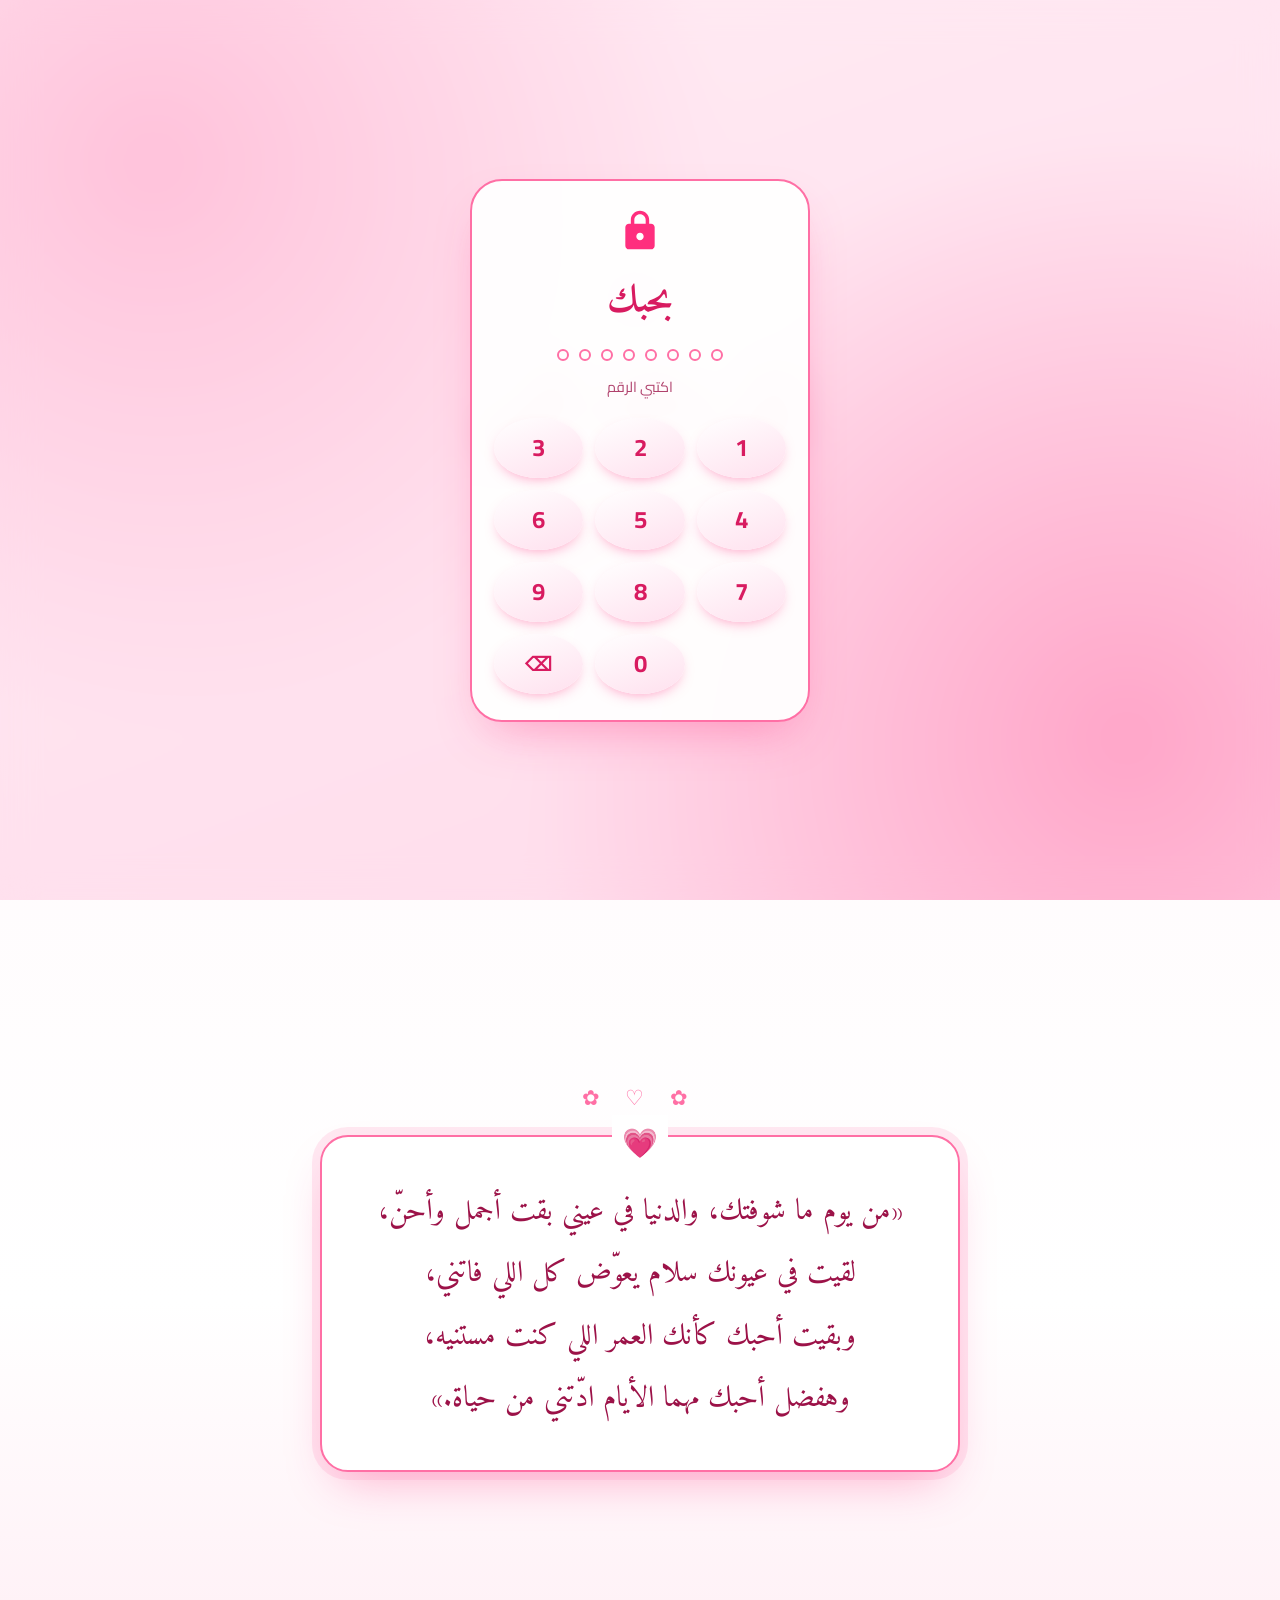
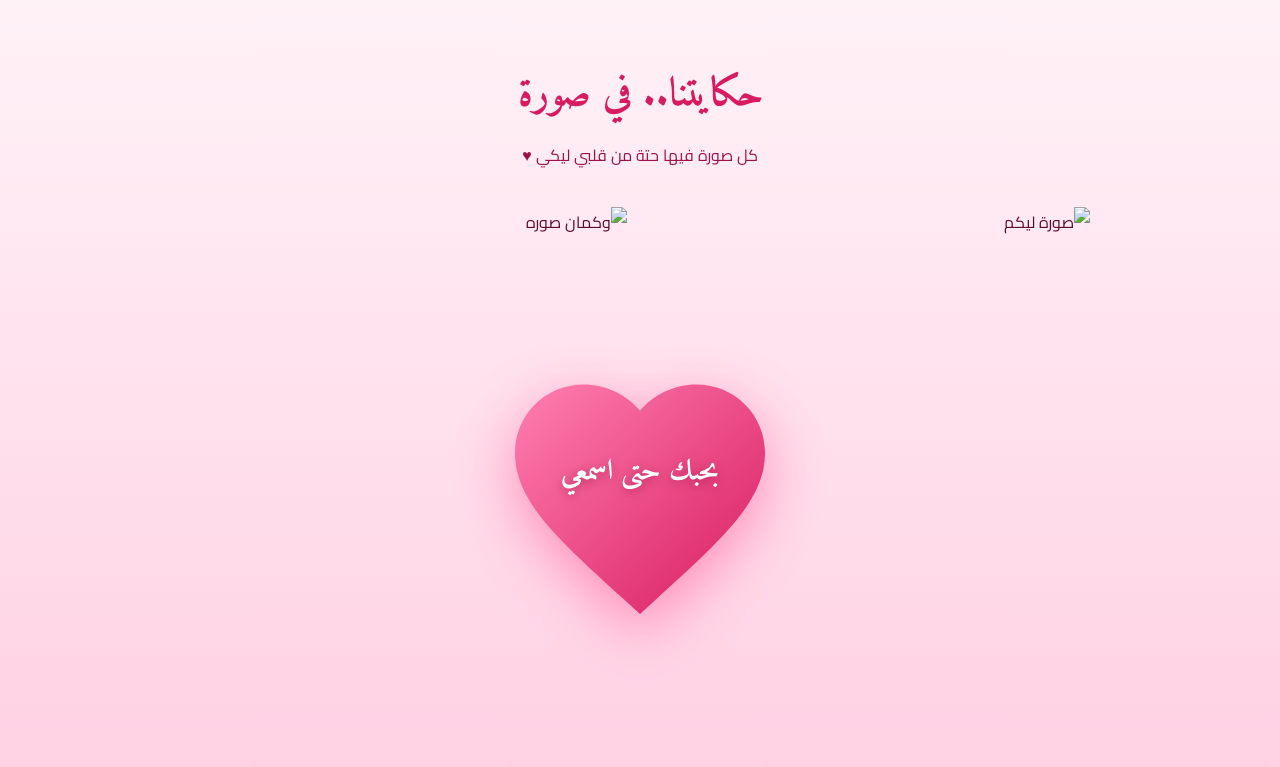
==== commit 96adaa6c: "Update index.html" ====
--- a/index.html
+++ b/index.html
@@ -640,38 +640,8 @@
 
   <div class="photo-grid">
 
-    <!-- الصورة الأولى -->
-
-    <figure class="photo-card reveal">
-
-      <img
-        src="images/IMG-20261027-WA0009.jpg"
-        alt="صورة تجمع الحبيبين"
-        loading="lazy"
-      >
-
-      <figcaption class="photo-caption">
-        في قربك.. قلبي بيلاقي سلامه
-      </figcaption>
-
-    </figure>
-
-    <!-- الصورة الثانية -->
-
-    <figure class="photo-card reveal">
-
-      <img
-        src="images/IMG-20261027-WA0011.jpg"
-        alt="رسم كرتوني للحبيبين"
-        loading="lazy"
-      >
-
-      <figcaption class="photo-caption">
-        حتى خيالنا.. أجمل وإحنا سوا
-      </figcaption>
-
-    </figure>
-
+    <img src="./images/IMG-20261027-WA0009.jpg" alt="صورة ليكم">
+<img src="./images/IMG-20261027-WA0011.jpg" alt=" وكمان صوره">
   </div>
 
 </section>
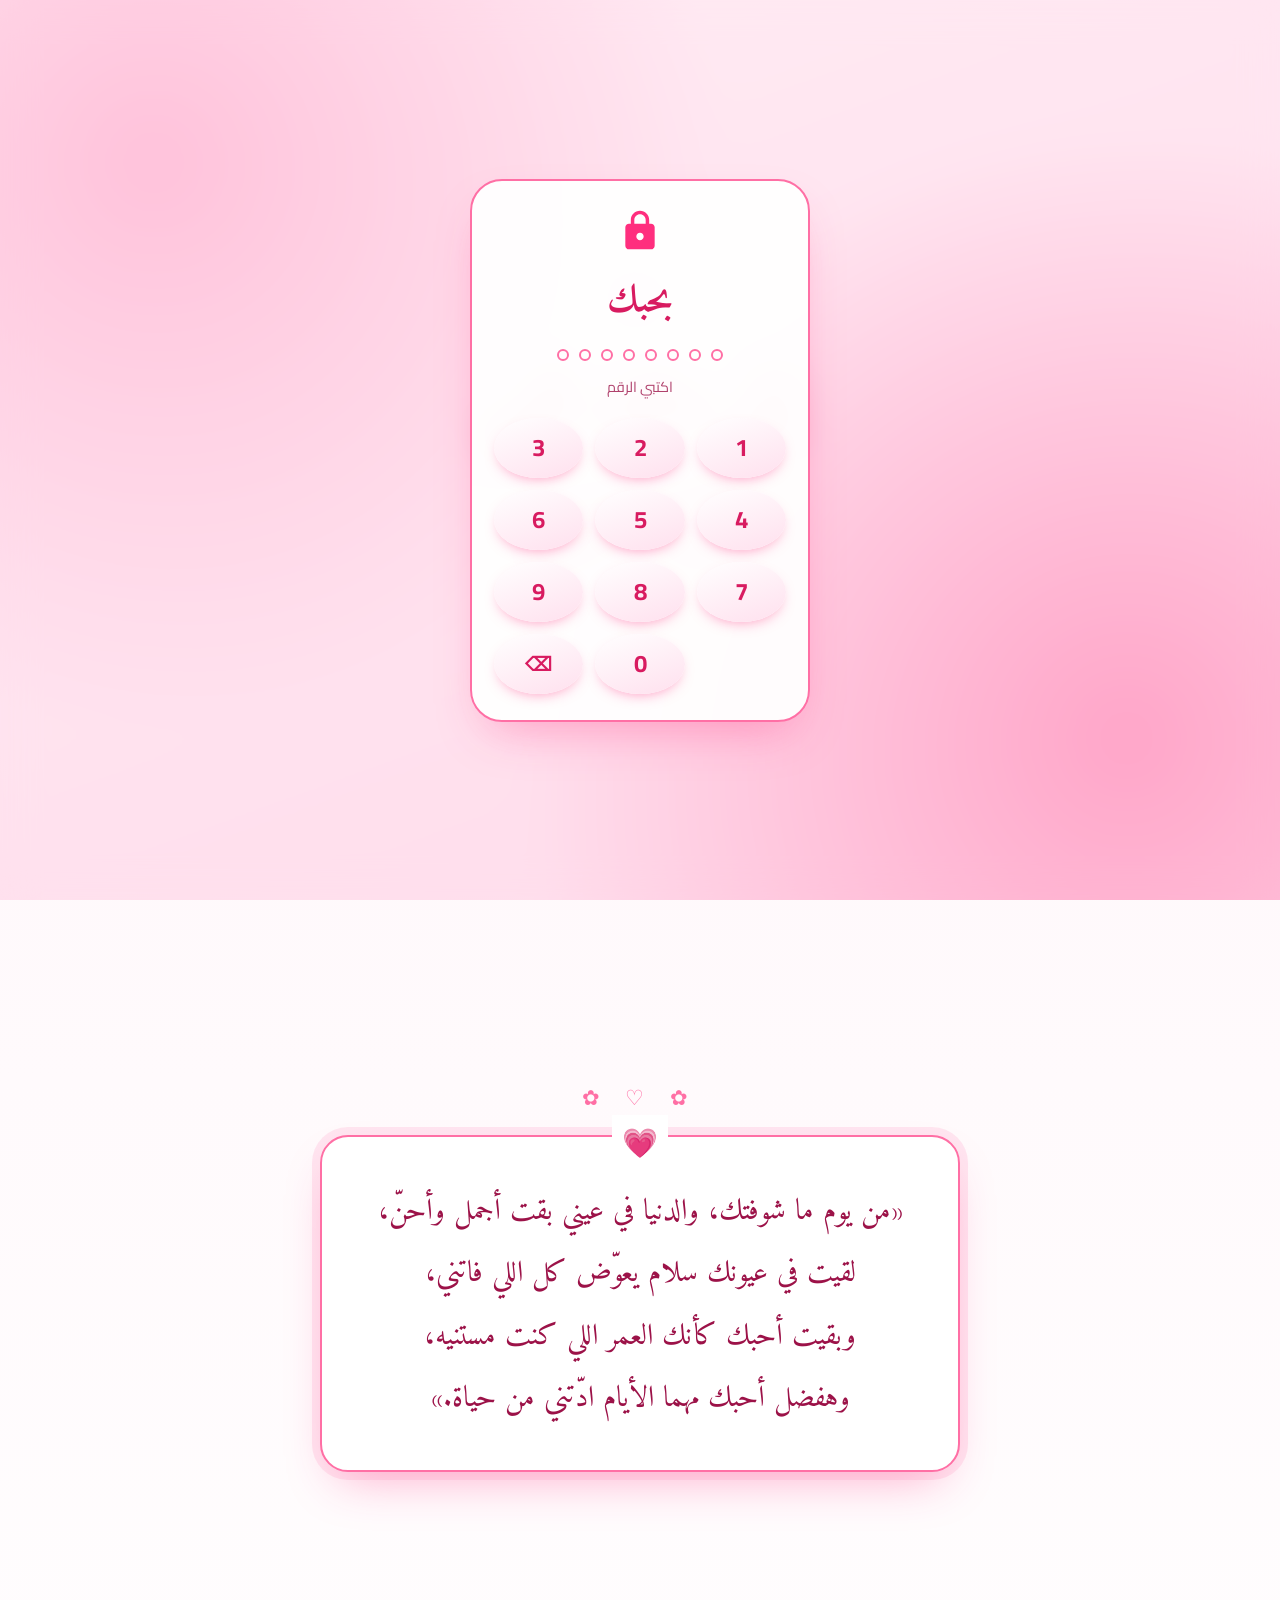
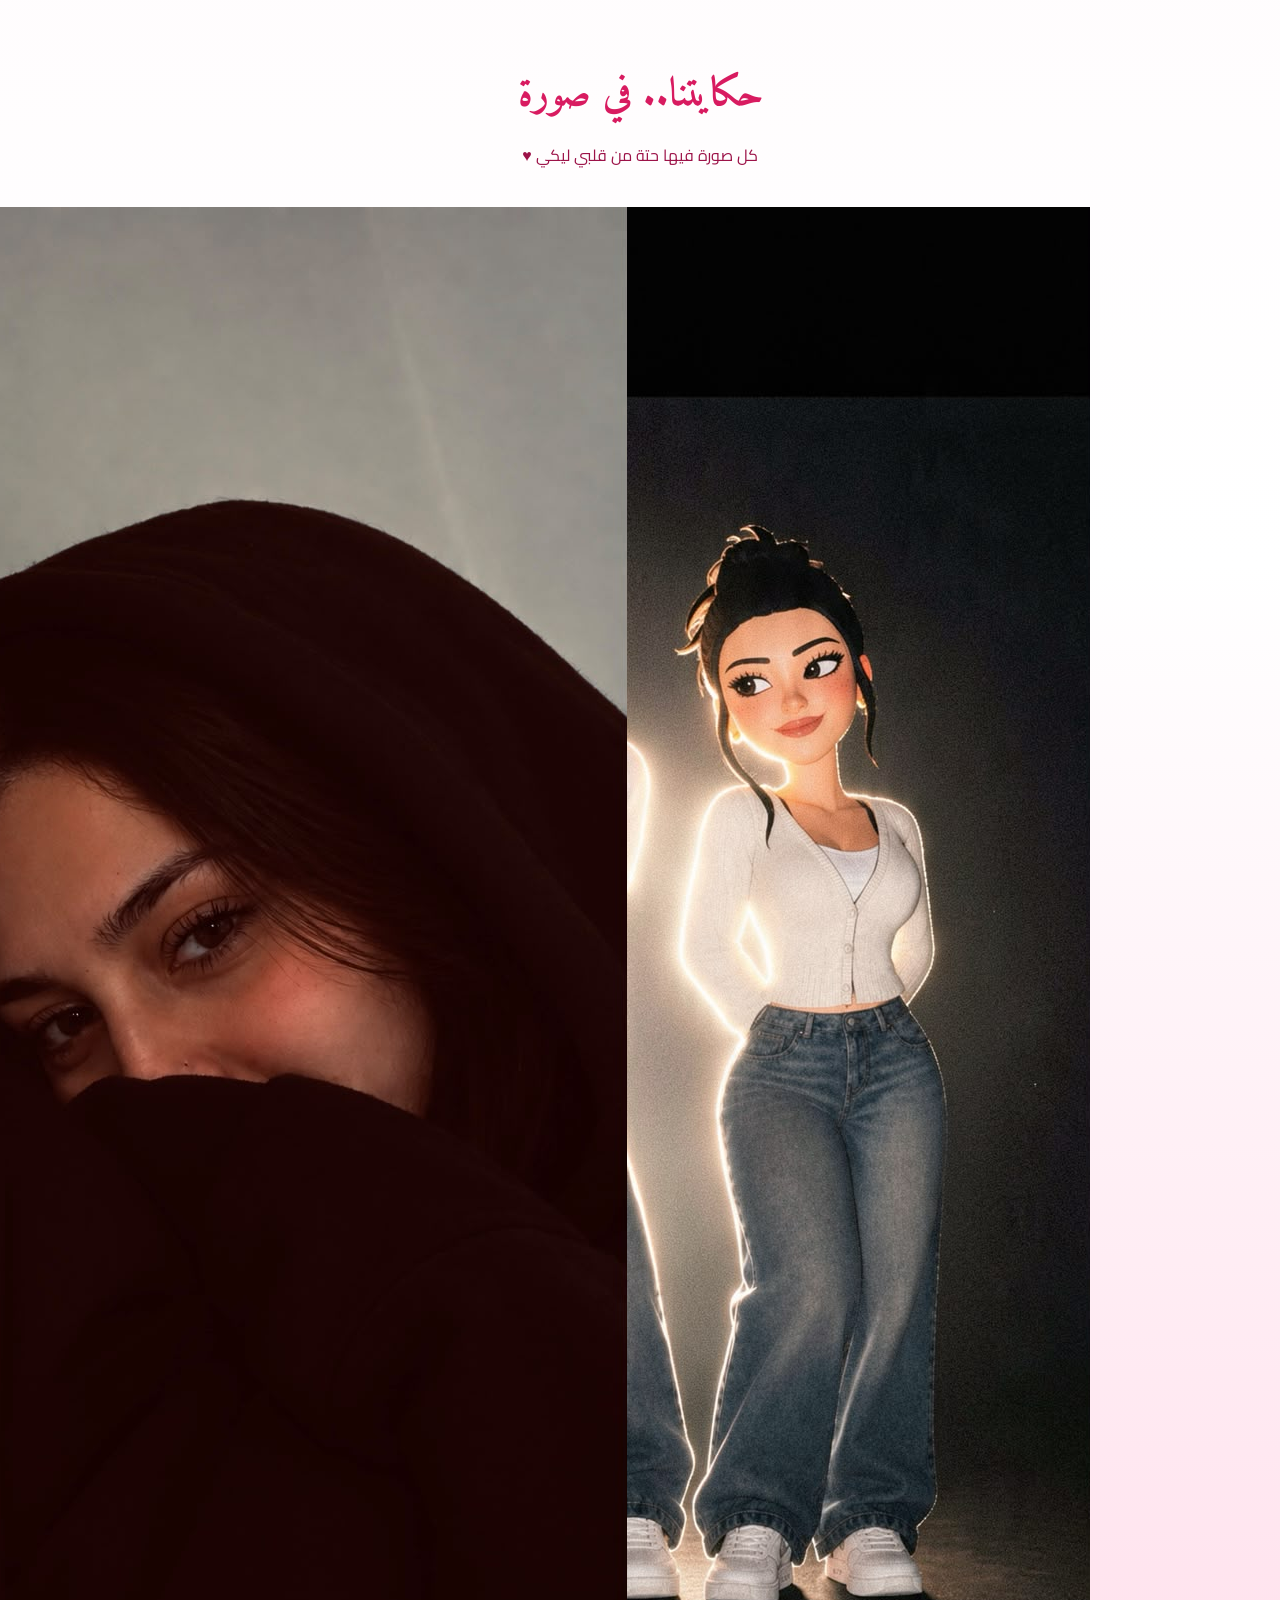
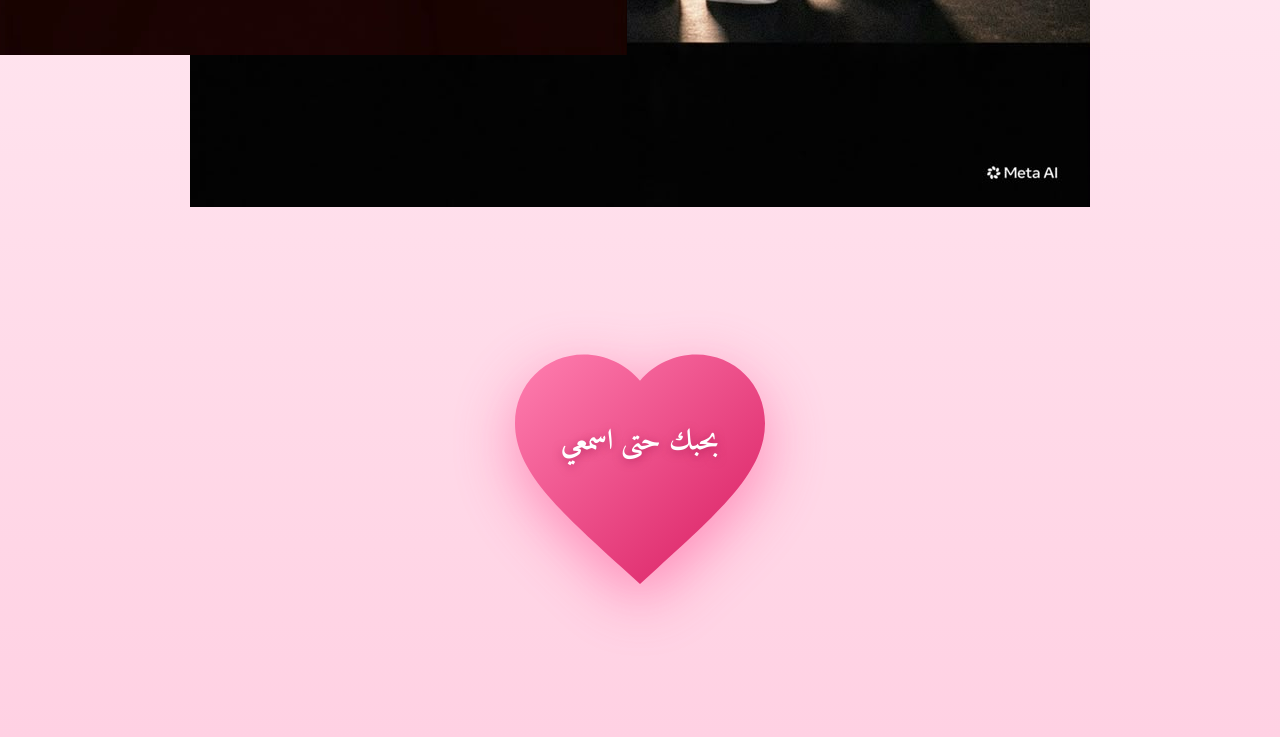
==== commit c9872796: "Update index.html" ====
--- a/index.html
+++ b/index.html
@@ -610,7 +610,7 @@
     ✿ ♡ ✿
   </p>
 
-  <div class="quote-card reveal">
+  <div class="quote-card reveal" id="quote">
 
     <p>
       «من يوم ما شوفتك، والدنيا في عيني بقت أجمل وأحنّ،
@@ -640,8 +640,8 @@
 
   <div class="photo-grid">
 
-    <img src="./images/IMG-20261027-WA0009.jpg" alt="صورة ليكم">
-<img src="./images/IMG-20261027-WA0011.jpg" alt=" وكمان صوره">
+    <img src="./IMG-20261027-WA0009.jpg" alt="بحبك" loading="lazy">
+<img src="./IMG-20261027-WA0011.jpg" alt="والله بحبك  " loading="lazy">
   </div>
 
 </section>
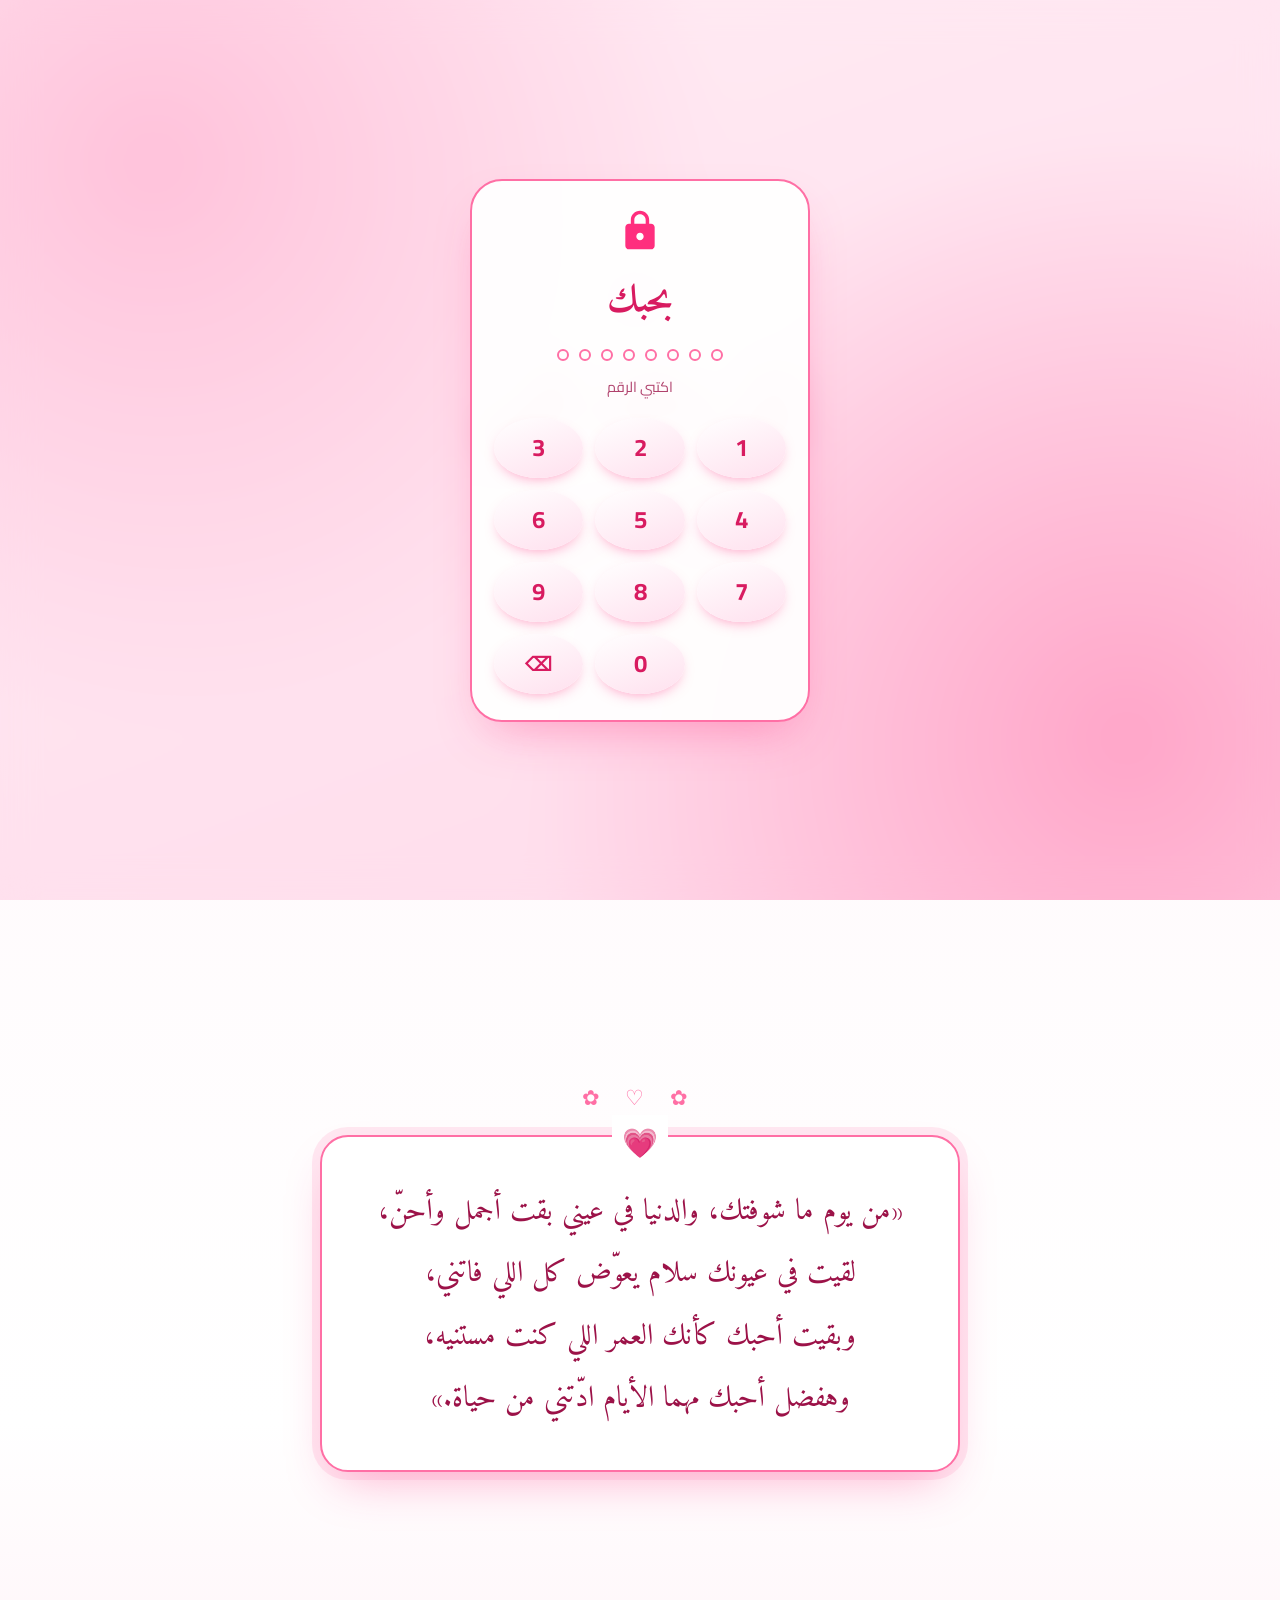
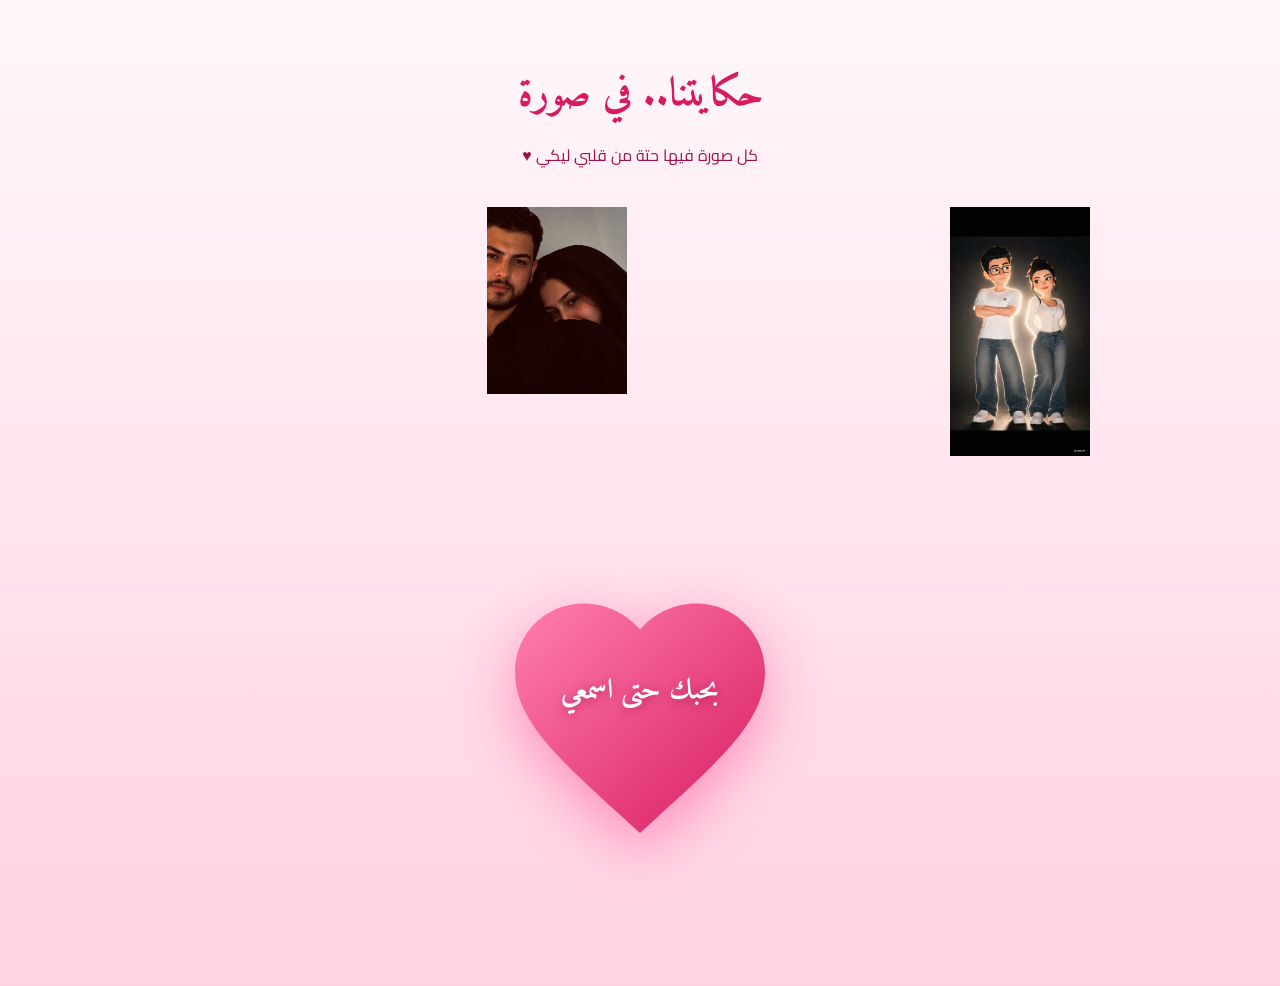
==== commit e35f483e: "Update index.html" ====
--- a/index.html
+++ b/index.html
@@ -638,11 +638,25 @@
     كل صورة فيها حتة من قلبي ليكي ♥
   </p>
 
-  <div class="photo-grid">
-
-    <img src="./IMG-20261027-WA0009.jpg" alt="بحبك" loading="lazy">
-<img src="./IMG-20261027-WA0011.jpg" alt="والله بحبك  " loading="lazy">
-  </div>
+  
+<div class="photo-grid">
+
+  <img
+    src="./IMG-20261027-WA0009.jpg"
+    alt="بحبك"
+    loading="lazy"
+    style="width: 140px !important; height: auto !important;"
+  >
+
+  <img
+    src="./IMG-20261027-WA0011.jpg"
+    alt="والله بحبك"
+    loading="lazy"
+    style="width: 140px !important; height: auto !important;"
+  >
+
+</div>
+
 
 </section>
 
